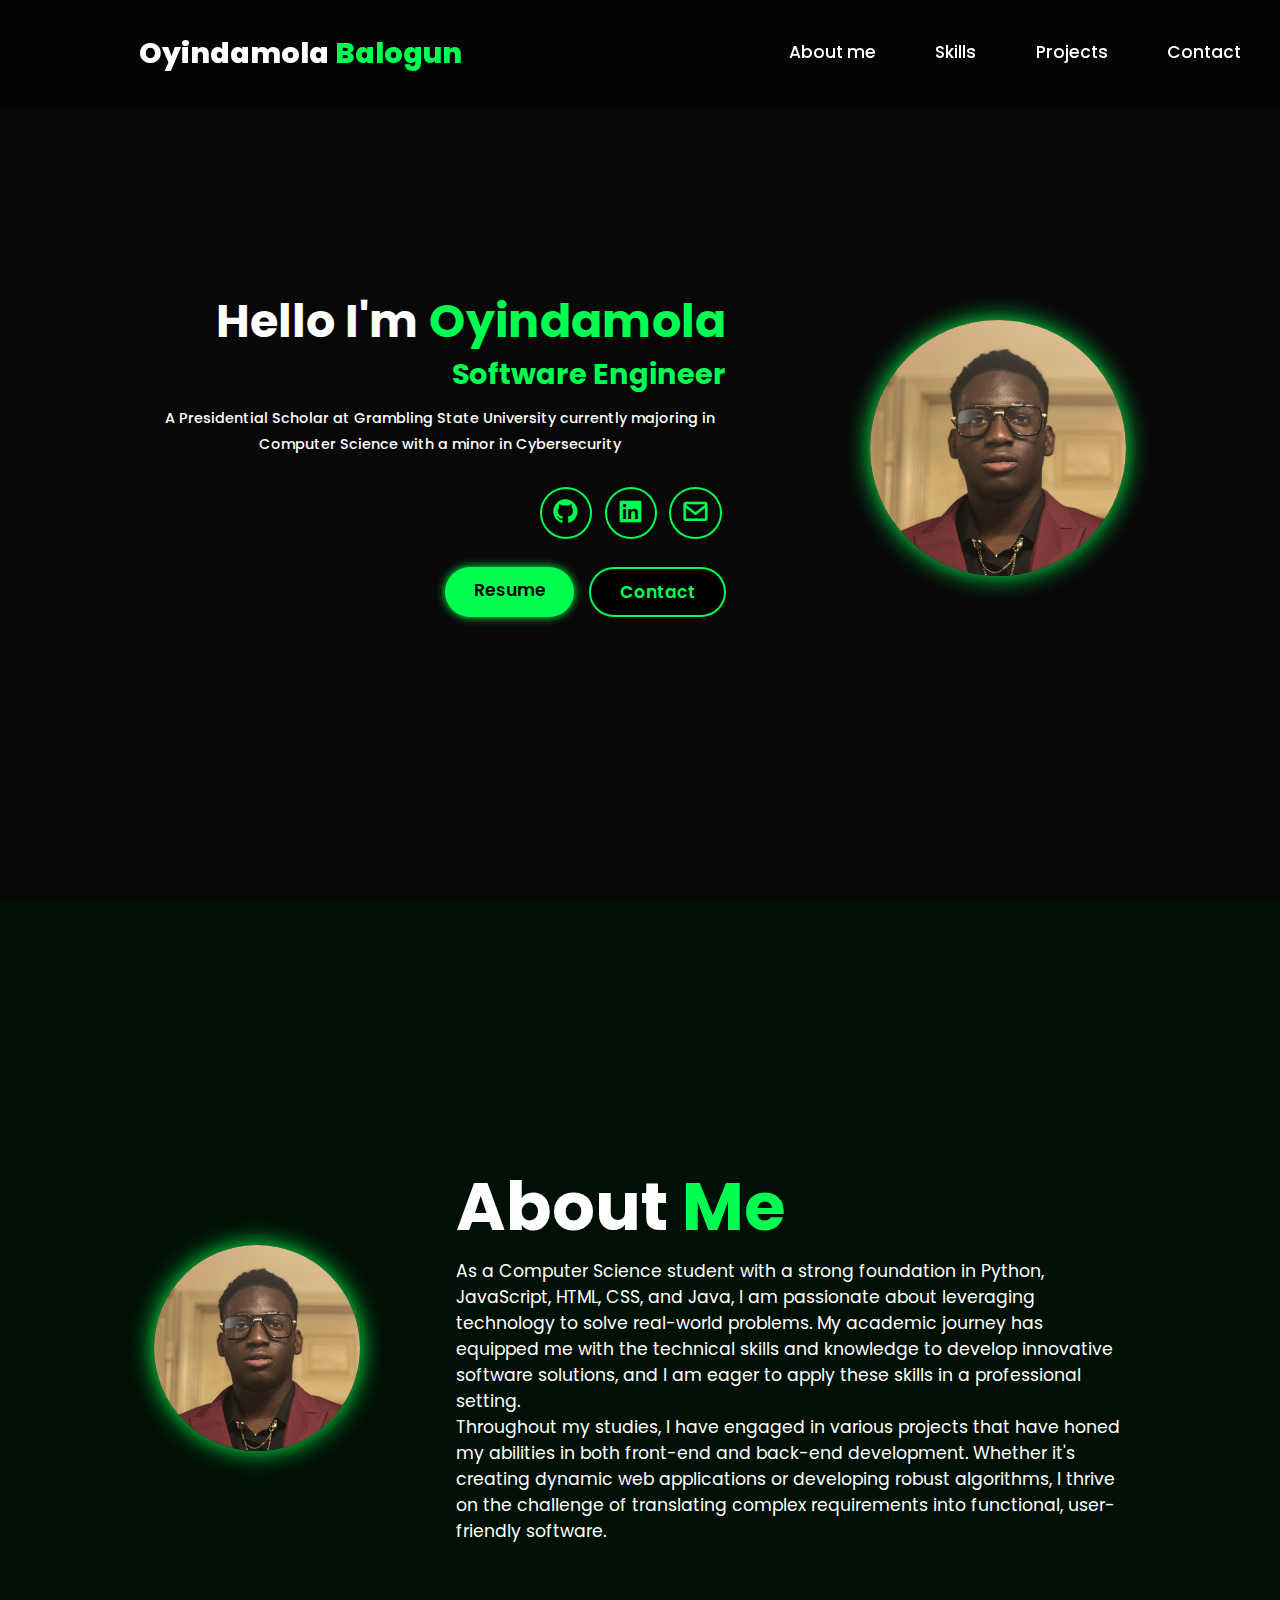
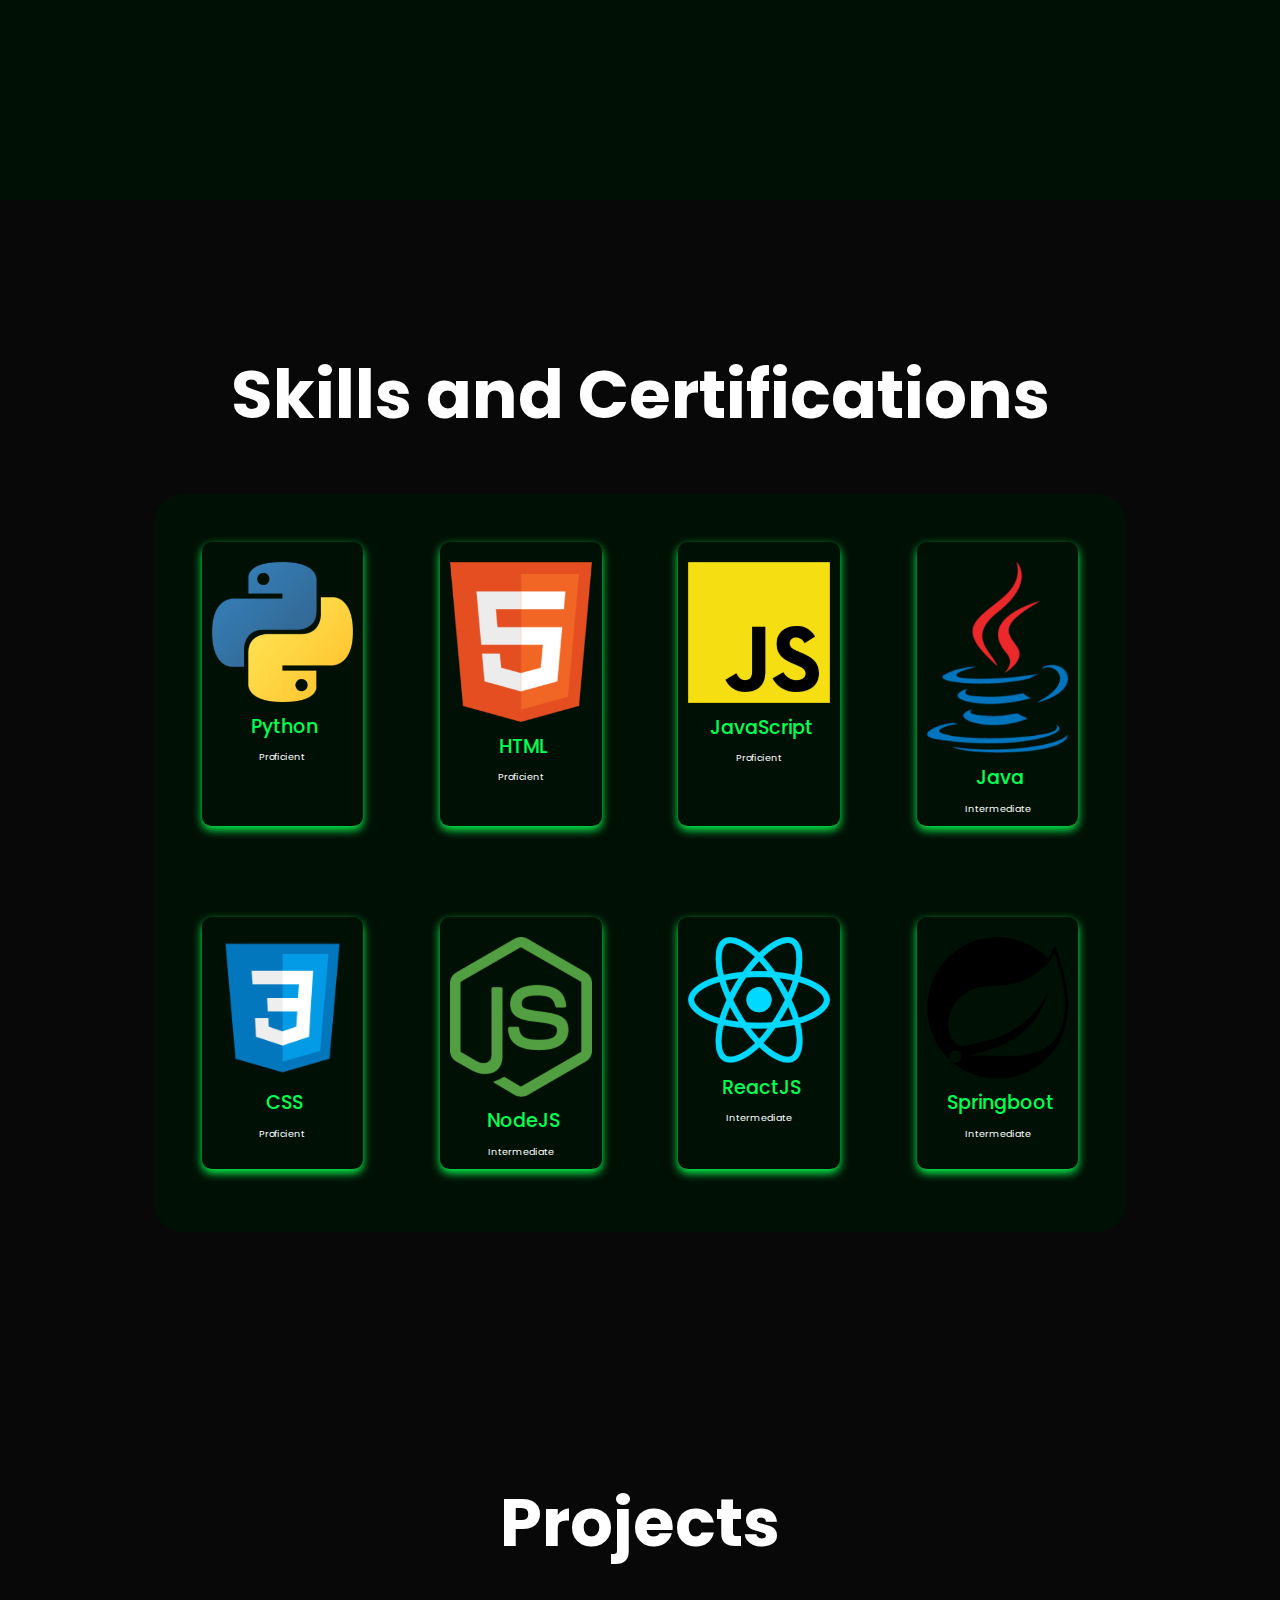
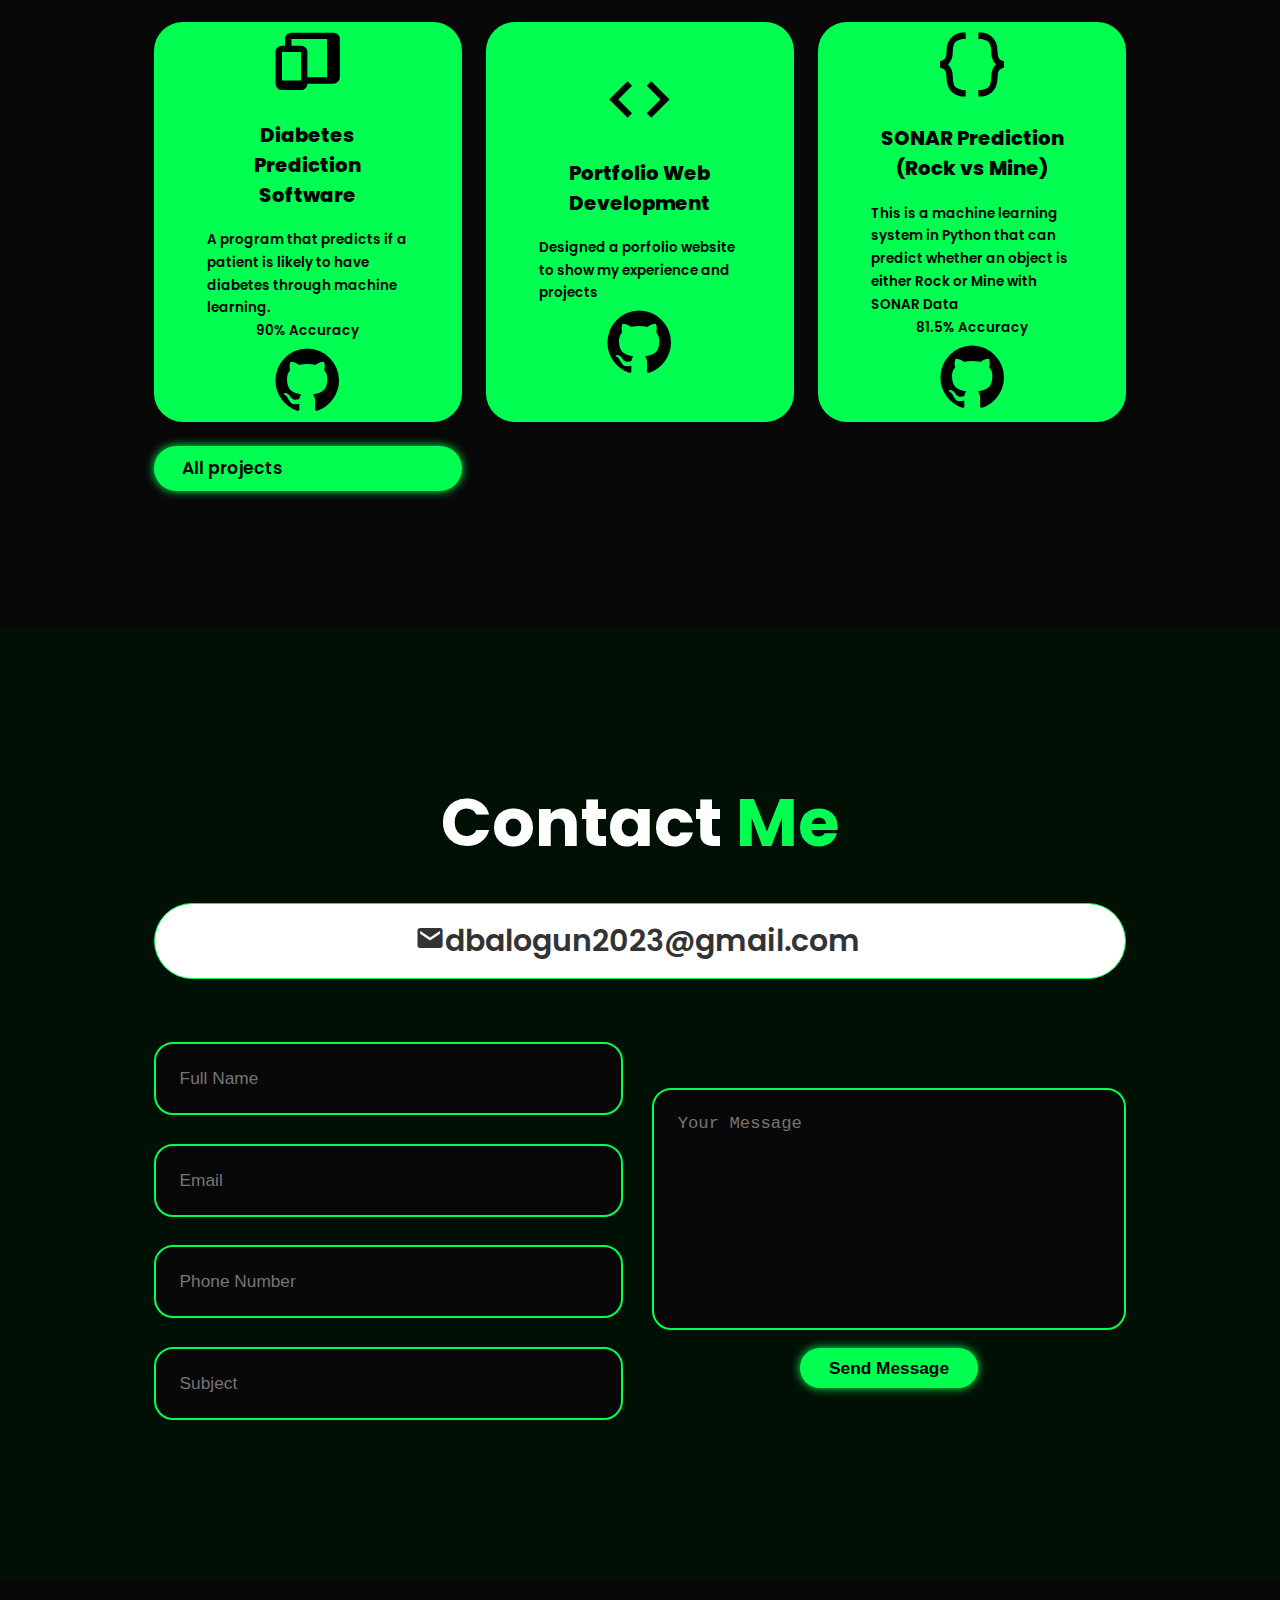
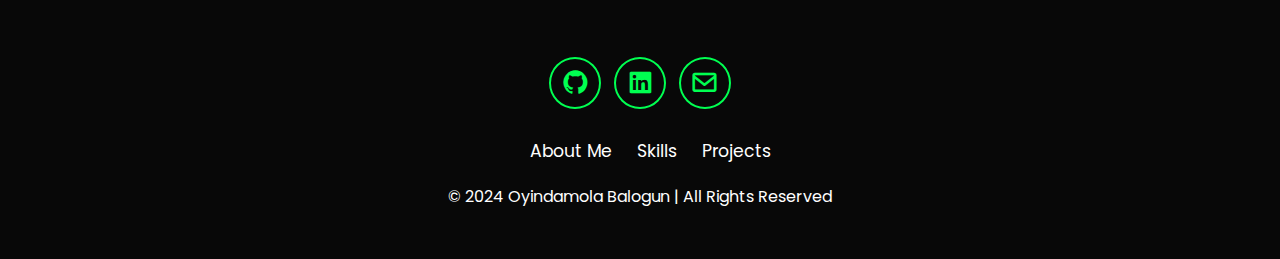
==== index.html @ 14e69c55 "Created my website" ====
<!DOCTYPE html>
<html lang="en">
<head>
    <meta charset="UTF-8">
    <meta name="viewport" content="width=device-width, initial-scale=1.0">
    <title>BALOGUN</title>
    <link rel="preconnect" href="https://fonts.googleapis.com">
    <link rel="preconnect" href="https://fonts.gstatic.com" crossorigin>
    <link href="https://fonts.googleapis.com/css2?family=Poppins:wght@300;400;600;700&display=swap" rel="stylesheet">

    <link rel="stylesheet" href="https://cdnjs.cloudflare.com/ajax/libs/font-awesome/6.5.2/css/all.min.css" integrity="sha512-SnH5WK+bZxgPHs44uWIX+LLJAJ9/2PkPKZ5QiAj6Ta86w+fsb2TkcmfRyVX3pBnMFcV7oQPJkl9QevSCWr3W6A==" crossorigin="anonymous" referrerpolicy="no-referrer" />


    <link rel="stylesheet" href="style.css">
    <link rel="stylesheet" href="https://unpkg.com/boxicons@2.1.4/css/boxicons.min.css"
    />
</head>
<body>
    <!--Nav Bar-->
    <header class="header">
        <a href="#home" class="logo">Oyindamola
        <span>Balogun</span></a>  
            
        <i class="bx bx-menu" id="menu-icon"></i>

        <nav class="navbar">
            <ul>
                <li>
                    <a href="#about">About me</a>
                </li>
                <li>
                    <a href="#skills">Skills</a>
                </li>
                <li>
                    <a href="#project">Projects</a>
                </li>
                <li>
                    <a href="#contact">Contact</a>
                </li>
            </ul>            
        </nav>
    </header>
    <!--Main Setion-->
    <section class="home" id="home">
        <div class="home-content">
            <h1> Hello I'm <span> Oyindamola </span></h1>
            <h3>  <span> Software Engineer </span></h3>
            <p> A Presidential Scholar at Grambling State University currently majoring in Computer Science with a minor in Cybersecurity</p>
            <div class="social-icons">
                <a href="github.com/eniolabalogs">
                    <i class="bx bxl-github"></i>
                </a>
                <a href="https://www.linkedin.com/in/oyindamola-balogun/">
                    <i class="bx bxl-linkedin-square"></i>   
                </a>
                <a href="mailto:dbalogun2023@gmail.com">
                    <i class="bx bx-envelope"></i>
                </a>
            </div>
            <div class="btn-group">
                <a href="./Resume.pdf" class="btn"> Resume</a>
                <a href="#contact" class="btn"> Contact</a>
            </div>
        </div>
        <div class="home-image">
            <img src="images/me.jpg" alt="">
        </div>  
    </section>

    <section class="about" id="about">
        <div class="about-img">
            <img src="images/me.jpg" alt="">
        </div>
        <div class="about-content">
            <h2> About <span> Me</span></h2>
            <p> As a Computer Science student with a strong foundation in Python, JavaScript, HTML, CSS, and Java, I am passionate about leveraging technology to solve real-world problems. My academic journey has equipped me with the technical skills and knowledge to develop innovative software solutions, and I am eager to apply these skills in a professional setting.</p>
            <p>Throughout my studies, I have engaged in various projects that have honed my abilities in both front-end and back-end development. Whether it's creating dynamic web applications or developing robust algorithms, I thrive on the challenge of translating complex requirements into functional, user-friendly software.</p>
        </div>
    </section>
    <section class="skills" id="skills">
        <h2 class="heading">Skills and Certifications</h2>
        <div class="container">
             <div class="row" id="skillsContainer">
                <div class="bar">
                    <div class="info">
                        <img src="/images/python.png">
                        <span>Python</span>
                        <p> Proficient</p>
                    </div>
                </div>
                <div class="bar">
                    <div class="info">
                        <img src="/images/html.png">
                        <span>HTML</span>
                        <p> Proficient</p>
                    </div>
                </div>
                <div class="bar">
                    <div class="info">
                        <img src="/images/javascript.png">
                        <span>JavaScript</span>
                        <p> Proficient</p>
                    </div>
                </div>
                <div class="bar">
                    <div class="info">
                        <img src="/images/java.png">
                        <span>Java</span>
                        <p> Intermediate</p>
                    </div>
                </div>
                <div class="bar">
                    <div class="info">
                        <img src="/images//css.png">
                        <span>CSS</span>
                        <p> Proficient</p>
                    </div>
                </div>
                <div class="bar">
                    <div class="info">
                        <img src="/images/nodejs.png">
                        <span>NodeJS</span>
                        <p> Intermediate</p>
                    </div>
                </div>
                <div class="bar">
                    <div class="info">
                        <img src="/images/reactjs.png">
                        <span>ReactJS</span>
                        <p> Intermediate</p>
                    </div>
                </div>
                <div class="bar">
                    <div class="info">
                        <img src="/images/springboot.png">
                        <span>Springboot</span>
                        <p> Intermediate</p>
                    </div>
                </div>
             </div>
        </div>
    </section>
    <section class="project" id="project">
        <h2 class="heading">Projects</h2>

        <div class="project-container">
            <div class="project-box">
                <div class="project-info">
                    <i class="bx bxs-devices"></i>
                    <h4> Diabetes Prediction Software</h4>
                    <p> A program that predicts if a patient is likely to have diabetes through machine learning.</p>
                    <p> 90% Accuracy</p>
                    <a href="https://github.com/eniolabalogs/Diabetes-Prediction-Machine-Learning-Program">
                        <i class="bx bxl-github"></i>
                    </a>
                </div>
            </div>
            <div class="project-box">
                <div class="project-info">
                    <i class="bx bx-code"></i>
                    <h4>Portfolio Web Development</h4>
                    <p> Designed a porfolio website to show my experience and projects</p>
                    <a href="https://github.com/eniolabalogs/Diabetes-Prediction-Machine-Learning-Program">
                        <i class="bx bxl-github"></i>
                    </a>
                </div>
            </div>
            <div class="project-box">
                <div class="project-info">
                    <i class="bx bx-code-curly"></i>
                    <h4> SONAR Prediction (Rock vs Mine)</h4>
                    <p> This is a machine learning system in Python that can predict whether an object is either Rock or Mine with SONAR Data</p>
                    <p> 81.5% Accuracy</p>
                    <a href="https://github.com/eniolabalogs/SONAR-Rock-vs-Mine-Prediction-Machine-Learning-">
                        <i class="bx bxl-github"></i>
                    </a>
                </div>
            </div>
            <a href="./project.html" class="btn"> All projects</a>
        </div>
    </section>
    <section class="contact" id="contact">
        <h2 class="heading"> Contact <span>Me</span></h2>
        <div class="contact-bigger">
            <div class="contact_info_container">
                <a href="mailto:dbalogun2023@gmail.com"><i class="bx bxs-envelope"></i>dbalogun2023@gmail.com</a></p>
            </div>
        </div>
        <form action="">
            <div class="input-group">
                <div class="input-box">
                    <input type="text" placeholder="Full Name">
                    <input type="email" placeholder="Email">
                </div>
                <div class="input-box">
                    <input type="number" placeholder="Phone Number">
                    <input type="text" placeholder="Subject">
                </div>
            </div>
            <div class="input-group-2">
                <textarea name="" id="" cols="30"  rows="10" placeholder="Your Message"></textarea>
                <input type="submit" value="Send Message" class="btn">
            </div>
        </form>

    </section>
    <footer>
        <div class="social-icons">
            <a href="github.com/eniolabalogs">
                <i class="bx bxl-github"></i>
            </a>
            <a href="https://www.linkedin.com/in/oyindamola-balogun/">
                <i class="bx bxl-linkedin-square"></i>   
            </a>
            <a href="mailto:dbalogun2023@gmail.com">
                <i class="bx bx-envelope"></i>
            </a>
        </div>        
        <ul class="list">
            <li>
                <a href="#about">About Me</a>
            </li>
            <li>
                <a href="#skills">Skills</a>
            </li>
            <li>
                <a href="#project">Projects</a>
            </li>
        </ul>
        <p class="copyright">
            © 2024 Oyindamola Balogun | All Rights Reserved
        </p>
    </footer>
    <script src="script.js"></script>
</body>
</html>
---- style.css ----
@import url("https://fonts.googleapis.com/css2?family=Poppins:wght@300;400;500;600&display=swap");
*{
    margin: 0;
    padding: 0;
    box-sizing: border-box;
    text-decoration: none;
    border: none;
    outline: none;
    scroll-behavior: smooth;  
}

html {
    font-size: 60%;
    overflow-x: hidden;
}

:root {
    --bg-color: #080808;
    --second-bg-color: #001005;
    --text-color: white;
    --main-color: #00ff51;
}

body {
    font-family: "Poppins", sans-serif;
    background: var(--bg-color);
    color: var(--text-color);
}

a {
    color: #333;
}

ul {
    list-style: none;
}

img {
    max-width: 100%;
}

.header {
    position: fixed;
    width: 100%;
    top: 0;
    left: 0;
    padding: 3rem 2rem; /* Adjusted padding */
    background: rgba(0, 0, 0, 0.3);
    backdrop-filter: blur(10px);
    display: flex;
    justify-content: space-between;
    align-items: center;
    z-index: 100;
    text-decoration: none;
}

#menu-icon {
    font-size: 3.6rem;
    color: var(--main-color);
    display: none;
}

.header .logo {
    font-size: 3rem;
    color: var(--text-color);
    font-weight: 800;
    cursor: pointer;
    transition: 0.5s ease;
    text-decoration: none;
    margin-left: 120px;
}

.logo:hover {
    transform: scale(1.1);
}

span {
    color: var(--main-color);
}

.navbar ul {
    display: flex;
    flex-wrap: wrap; /* Ensure items wrap within the container */
}

.navbar ul li a {
    font-size: 1.8rem;
    color: var(--text-color);
    margin-left: 2rem; /* Adjusted margin */
    font-weight: 500;
    border-bottom: 3px solid transparent;
    transition: 0.3s ease;
    display: block;
    padding: 10px 20px;
    text-decoration: none;
}

.navbar ul li a:hover {
    border-bottom: 3px solid var(--main-color);
    color: var(--main-color);
}
section{
    min-height: 100vh;
    padding: 10rem 12%;
}
.home{
    display: flex;
    align-items: center;
    justify-content: center;
    gap: 15rem;
}
.home-content{
    display: flex;
    flex-direction: column;
    align-items: flex-end;
    text-align: center;
}
.home-content h1{
    font-size: 4.8rem;
    font-weight: 700;
    margin-top: 1.5rem;
    line-height: 1;
}
.home-content h3{
    font-size: 3rem;
    margin: 1rem 0;
}
.home-content p{
    font-size: 1.5rem;
    font-weight: 500;
    line-height: 1.8;
}
.home-image img{
    width: 32vw;
    border-radius: 50%;
    box-shadow:0 0 25px var(--main-color);
    transition: 0.4s ease-in-out;
}
.home-image img:hover{
    box-shadow: 0 0 25px var(--main-color),
                0 0 50px var(--main-color),
                0 0 100px var(--main-color);
}
.social-icons a{
    display: inline-flex;
    justify-content: center;
    align-items: center;
    font-size: 3rem;
    padding: 1rem;
    background: transparent;
    border: 2px solid var(--main-color);
    border-radius: 50%;
    color: var(--main-color);
    margin: 3rem 0.5rem;
    transition: 0.5 ease;
}
.social-icons a:hover{
    color: var(--text-color);
    background-color: var(--main-color);
    transform: scale(1.2) translateY(-5px);
    box-shadow: 0 0 25px var(--main-color);    
}
.btn-group{
    display: flex;
    gap: 1.5rem;
}
.btn{
    display: inline-block;
    padding: 1rem 3rem;
    background: var(--main-color);
    box-shadow: 0 0  10px var(--main-color);
    border-radius: 3rem;
    font-size: 1.8rem;
    color: black;
    border: transparent;
    font-weight: 600;
    transition: 0.5s ease-in-out;
}
.btn:hover{
    transform: scale(1.05);
    box-shadow: 0 0 20px var(--main-color),
}
.btn-group a:nth-of-type(2){
    background-color: black;
    color: var(--main-color);
    border: 2px solid var(--main-color);
    box-shadow: 0 0 25px transparent;
}
.btn-group a:nth-of-type(2):hover{
    box-shadow: 0 0 25px var(--main-color);
    background-color: var(--main-color);
    color: black;
}
.about{
    display: flex;
    justify-content: center;
    align-items: center;
    gap: 10rem;
    background-color: var(--second-bg-color);
}
.about-img img{
    width: 75vw;
    border-radius: 50%;
    box-shadow:0 0 25px var(--main-color);
    transition: 0.4s ease-in-out;
}
.about-img img:hover{
    box-shadow: 0 0 25px var(--main-color),
                0 0 50px var(--main-color),
                0 0 100px var(--main-color);
}
.about-content h2{
    font-size: 7rem;
    text-align: justify;
}
.about-content p{
    font-size: 1.8rem;
}
.about-content .btn{
    margin: 3rem 0;
}
::-webkit-scrollbar{
    width: 10px;
}
::-webkit-scrollbar-thumb{
    background-color: var(--main-color);
}
::-webkit-scrollbar-track{
    background-color: var(--bg-color);
}
.icon{
    display: flex;
    width: 5rem;
    justify-content: space-around;
    gap: 0.5rem;
}

.skills{
    background: var(--bg-color);

}
.heading{
    font-size: 50px;
    text-align: center;
}
.skills .container{
    background: var(--second-bg-color);
    color: var(--text-color);
    border-radius: 3rem;
    padding: 5rem;
    width: 100%;
    margin-top: 2rem;
    margin: auto;
    
}
.skills .container .row{
    display: grid;
    grid-template-columns: repeat(4,1fr);/*<- For the number of columns I want in skills*/
    flex-wrap: wrap;
    gap: 8rem;
}
.skills .container .bar{
    margin-bottom: 15px;
    padding: 10px;
    border-radius: 1rem;
    background: var(--second-bg-color);
    box-shadow: 0 4px 10px var(--main-color);
    transition: 0.5s ease-in-out;
    cursor: pointer;
}
.skills .container .bar:hover{
    box-shadow: 0 4px 15px var(--main-color);
    transform: scale(1.5);
}
.skills .container .bar .info{
    display: flex;
    flex-direction: column;
    align-items: center;
    gap: 1rem;
    margin-top: 1rem;
}
.skills .container .bar .info span{
    font-size: 2rem;
    font-weight: 500;
    margin-left: 0.5rem;
}
.heading{
    text-align: center;
    font-size: 7rem;
    margin: 5rem 0;
}
.project{
    background-color: var(--bg-color);
    color: black;
}
.project h2{
    color: var(--text-color);
}
.project-container{
    display: grid;
    grid-template-columns: repeat(auto-fit, minmax(300px,1fr));
    align-items: center;
    gap: 2.5rem
}
.project-box{
    display: flex;
    justify-content: center;
    align-items: center;
    background-color: var(--main-color);
    height: 400px;
    border-radius: 3rem;
    cursor: pointer;
    border: 5px solid transparent;
    transition: 0.4s ease-in-out;
}
.project-box:hover{
    background-color: var(--second-bg-color);
    color: var(--main-color);
    border: 5px solid var(--main-color);
    transform: scale(1.03);
}
.project-info{
    display: flex;
    flex-direction: column;
    text-align: center;
    justify-content: center;
    align-items: center;
    padding: 5rem;
}
.project-info i{
    font-size: 8rem;
}
.project-info h4{
    font-size: 2.05rem;
    margin: 2rem 0;
    font-weight: 800;
}
.project-info p{
    font-size: 1.4rem;
    font-weight: 600;
    line-height: 1.7;
    text-align: left;
}
.project-info a{
    text-align: end;
    color: black;
}
.project-info a:hover{
    color: white;
}
.contact{
    background-color: var(--second-bg-color);
}
.contact-bigger{
    display: flex;
    justify-content: center;
    border-radius: 4rem;
    border: rgb(53, 53, 53) 0.2rem solid;
    border-color: var(--main-color);
    background: white ;
    margin: 2rem auto;
    padding: 0.5rem;
    font-size: 30px;
    font-weight: 600;
    color: var(--second-bg-color);
    transition: 0.2s ease-in-out;
}
.contact-bigger:hover{
    background: var(--bg-color);
    color: var(--main-color);
    transform: scale(1.02);
}
.contact_info_container {
    display: flex;
    align-items: center;
    justify-content: center;
    gap: 0.5rem;
    margin: 1rem;
}
.contact h2{
    margin-bottom: 3rem;
    color: var(--text-color);
}
.contact form{
    display: flex;
    align-items: center;
    justify-content: center;
    gap: 3rem;
    margin: 5rem 0;
    text-align: center;
}
.contact form .input-box input,
.contact form textarea{
    width: 100%;
    padding: 2.5rem;
    font-size: 1.8rem;
    color: var(--text-color);
    background-color: var(--bg-color);
    border-radius: 2rem;
    border: 2px solid var(--main-color);
    margin: 1.5rem 0;
    resize: none;
}
footer{
    background-color: var(--bg-color);
    padding: 50px 0;
    text-align: center;
}
footer .social-icons{
    text-align: center;
}
footer ul{
    text-align: center;
    font-size: 1.8rem;
    margin-top: 0;
}
footer ul li{
    display: inline-block;
    margin-left: 20px;
}
footer ul li a{
    color: white;
    border-bottom: 3px solid transparent;
    transition: 0.3s ease-in-out;
}
footer ul li a:hover{
    border-bottom: 3px solid var(--main-color);
}
footer .copyright{
    text-align: center;
    margin-top: 20px;
    font-size: 16px;
}
.projectbtn-group{
    display: flex;
    gap: 1.5rem;
    padding: 20px;
}


/*Responsiveness*/
@media(max-width: 1024px){
    #menu-icon{
        display: block;
    }
    .navbar{
        position:absolute;
        top: 100%;
        right: 0;
        width: 40%;
        padding: 1rem 3rem;
        background-color: rgba(0,0,0,0.8);
        border-left: 2px solid var(--main-color);
        border-bottom: 2px solid var(--main-color);
        border-bottom-left-radius: 2rem;
        display: none;
    }
    .navbar.a{
        display: block;
        font-size: 2rem;
        margin: 3rem 0;
        color: var(--text-color);
    }
    .navbar ul li a{
        font-size: 15px
    }
    .navbar.active{
        display: block;
    }
    .home{
        flex-direction: column-reverse;
        margin: 5rem 0;
        gap: 5rem;
    }
    .home-content{
        align-items:center;
        text-align: center;
    }
    .home-image{
        width: 52vw;
    }
    .about{
        flex-direction: column-reverse;
        text-align: center;
    }
    .about h2{
        text-align: center;
        margin: 2rem 0;
    }
    .about-img{
        width: 52vw
    }
    .contact form{
        flex-direction: column;
    }
    .skills .container .row{
        grid-template-columns: repeat(2,1fr);/*<- For the number of columns I want in skills*/
        flex-wrap: wrap;
        gap: 8rem;
    }
    .contact-bigger{
        font-size: 20px
    }
}
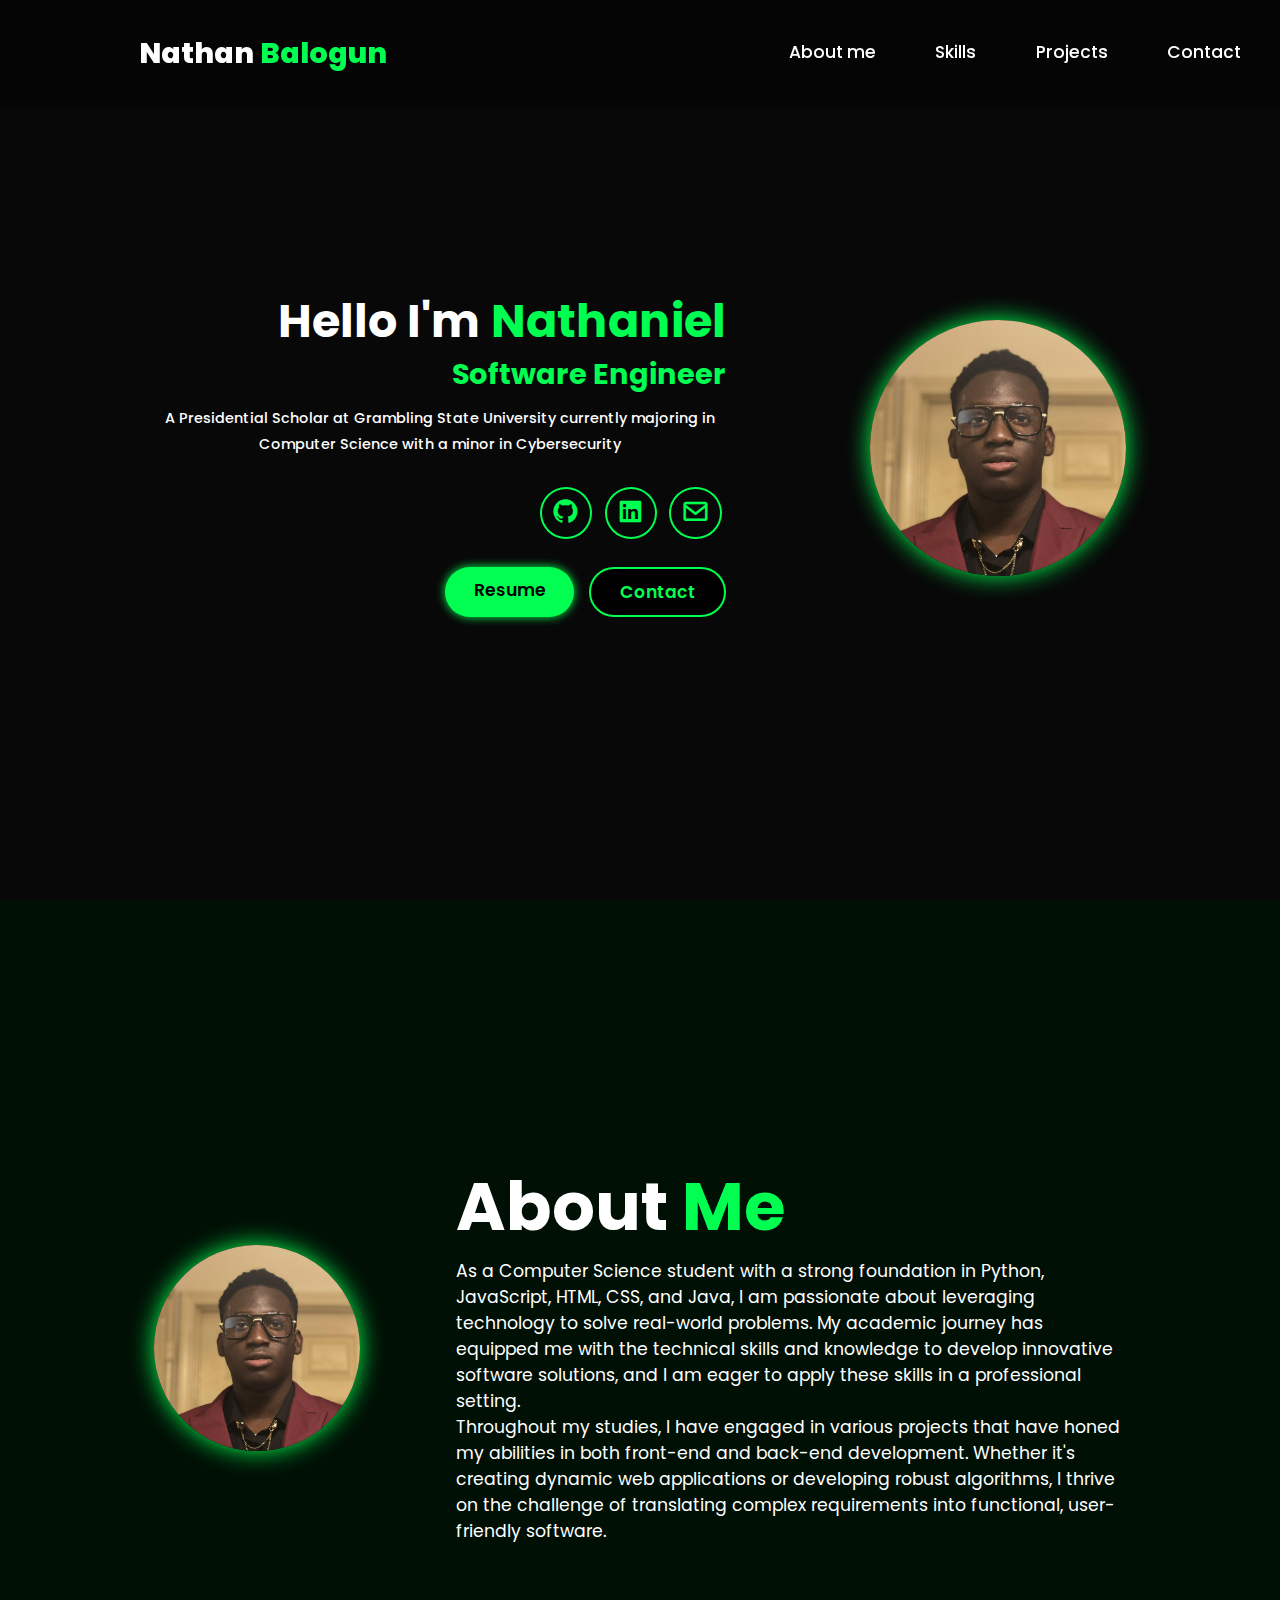
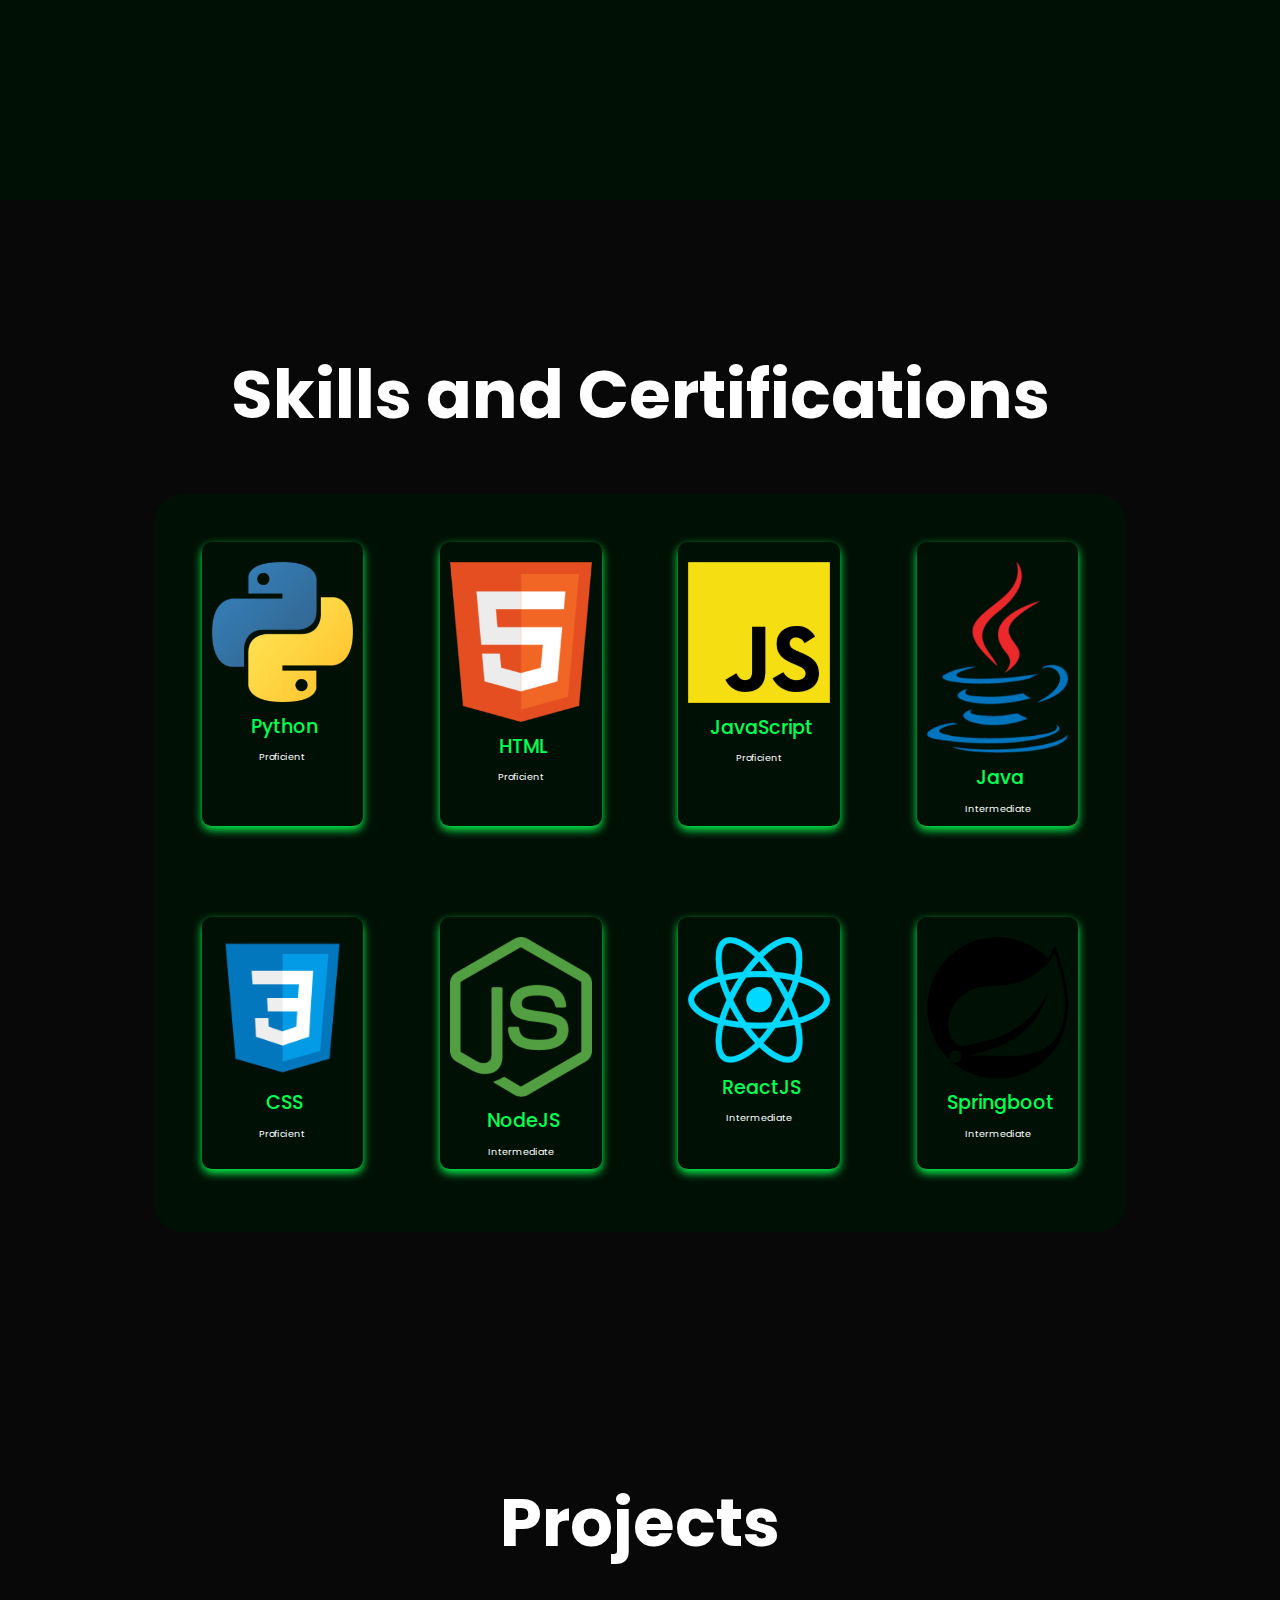
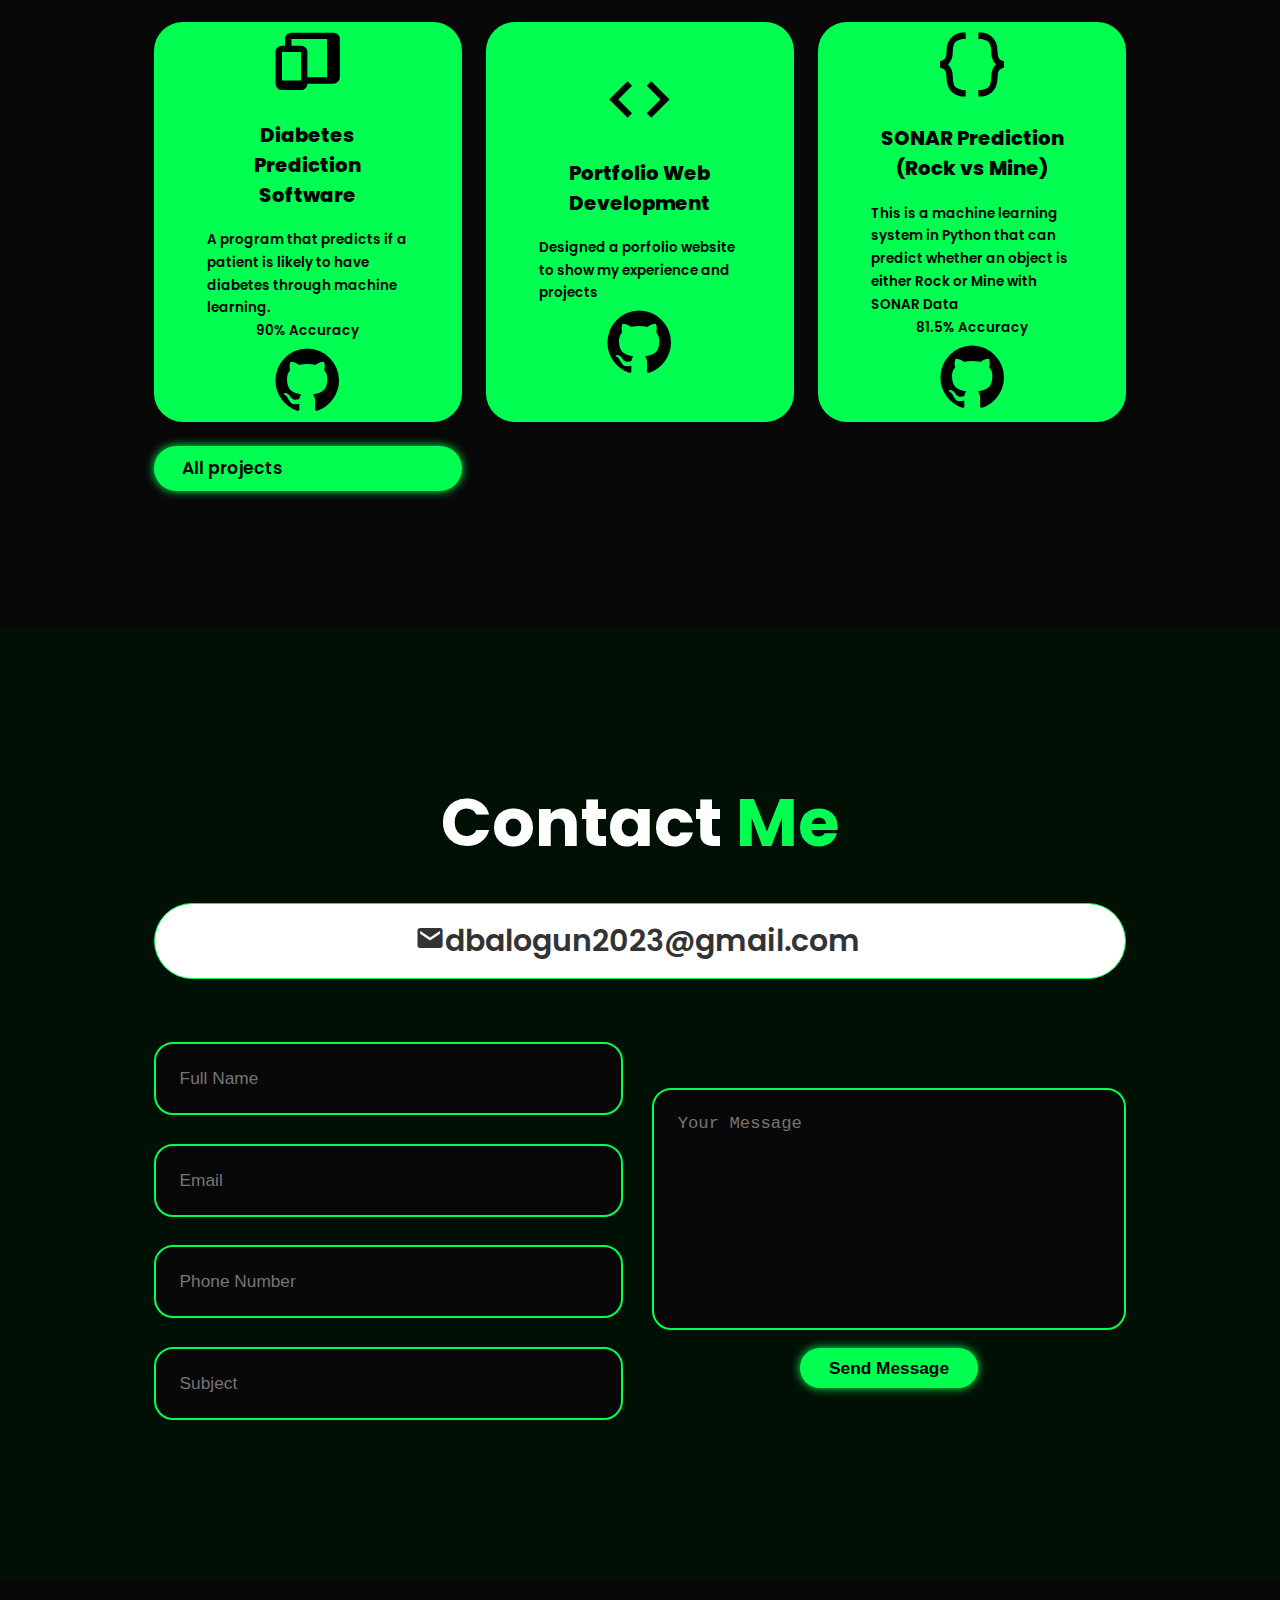
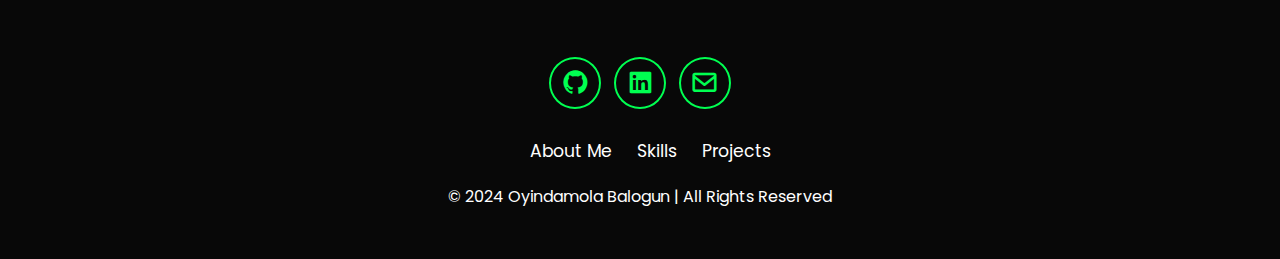
==== commit da3862d2: "Fixed up a design bug" ====
--- a/index.html
+++ b/index.html
@@ -18,7 +18,7 @@
 <body>
     <!--Nav Bar-->
     <header class="header">
-        <a href="#home" class="logo">Oyindamola
+        <a href="#home" class="logo">Nathan
         <span>Balogun</span></a>  
             
         <i class="bx bx-menu" id="menu-icon"></i>
@@ -43,7 +43,7 @@
     <!--Main Setion-->
     <section class="home" id="home">
         <div class="home-content">
-            <h1> Hello I'm <span> Oyindamola </span></h1>
+            <h1> Hello I'm <span> Nathaniel </span></h1>
             <h3>  <span> Software Engineer </span></h3>
             <p> A Presidential Scholar at Grambling State University currently majoring in Computer Science with a minor in Cybersecurity</p>
             <div class="social-icons">
--- a/style.css
+++ b/style.css
@@ -462,7 +462,7 @@
         color: var(--text-color);
     }
     .navbar ul li a{
-        font-size: 15px
+        font-size: 15px;
     }
     .navbar.active{
         display: block;
@@ -476,9 +476,6 @@
         align-items:center;
         text-align: center;
     }
-    .home-image{
-        width: 52vw;
-    }
     .about{
         flex-direction: column-reverse;
         text-align: center;
@@ -490,15 +487,19 @@
     .about-img{
         width: 52vw
     }
+    .skills .heading{
+        font-size: 30px;
+        text-align: center;
+    }
     .contact form{
         flex-direction: column;
     }
     .skills .container .row{
         grid-template-columns: repeat(2,1fr);/*<- For the number of columns I want in skills*/
         flex-wrap: wrap;
-        gap: 8rem;
+        gap: 2rem;
     }
     .contact-bigger{
-        font-size: 20px
+        font-size: 18px
     }
 }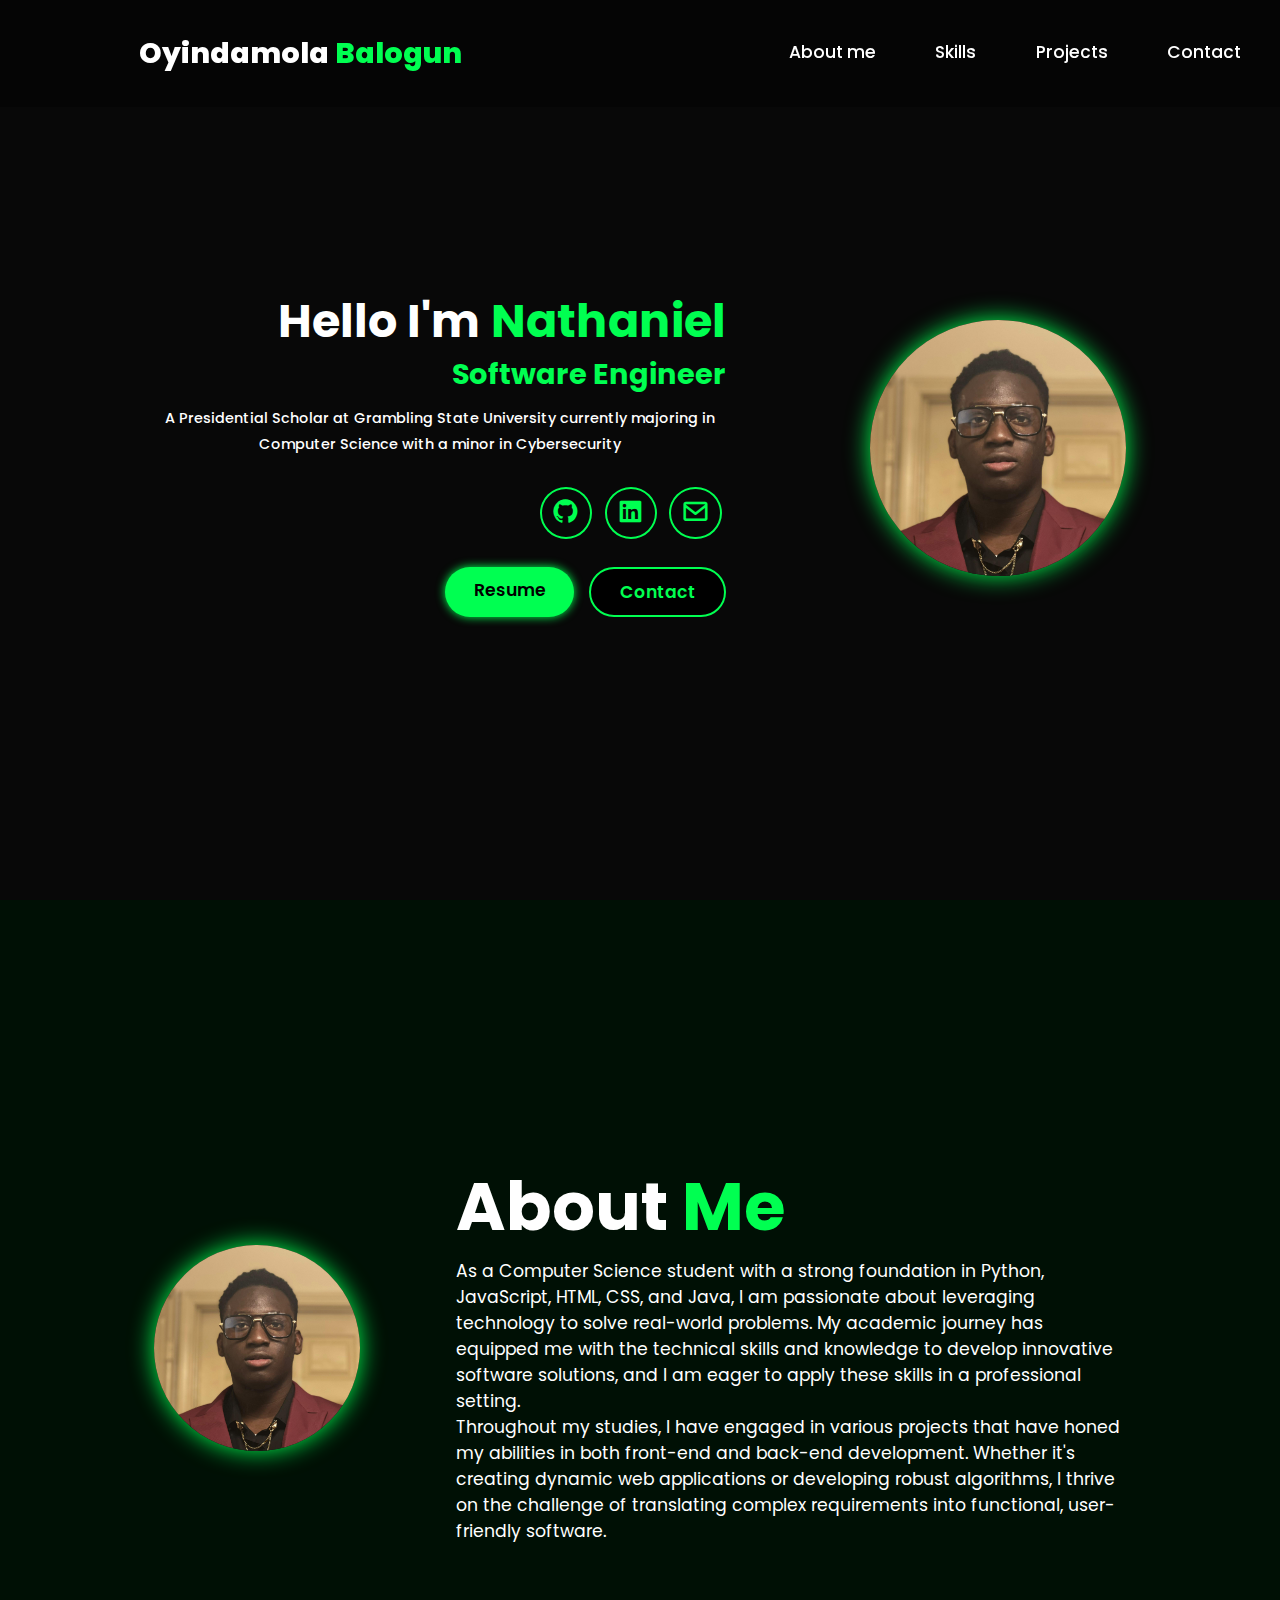
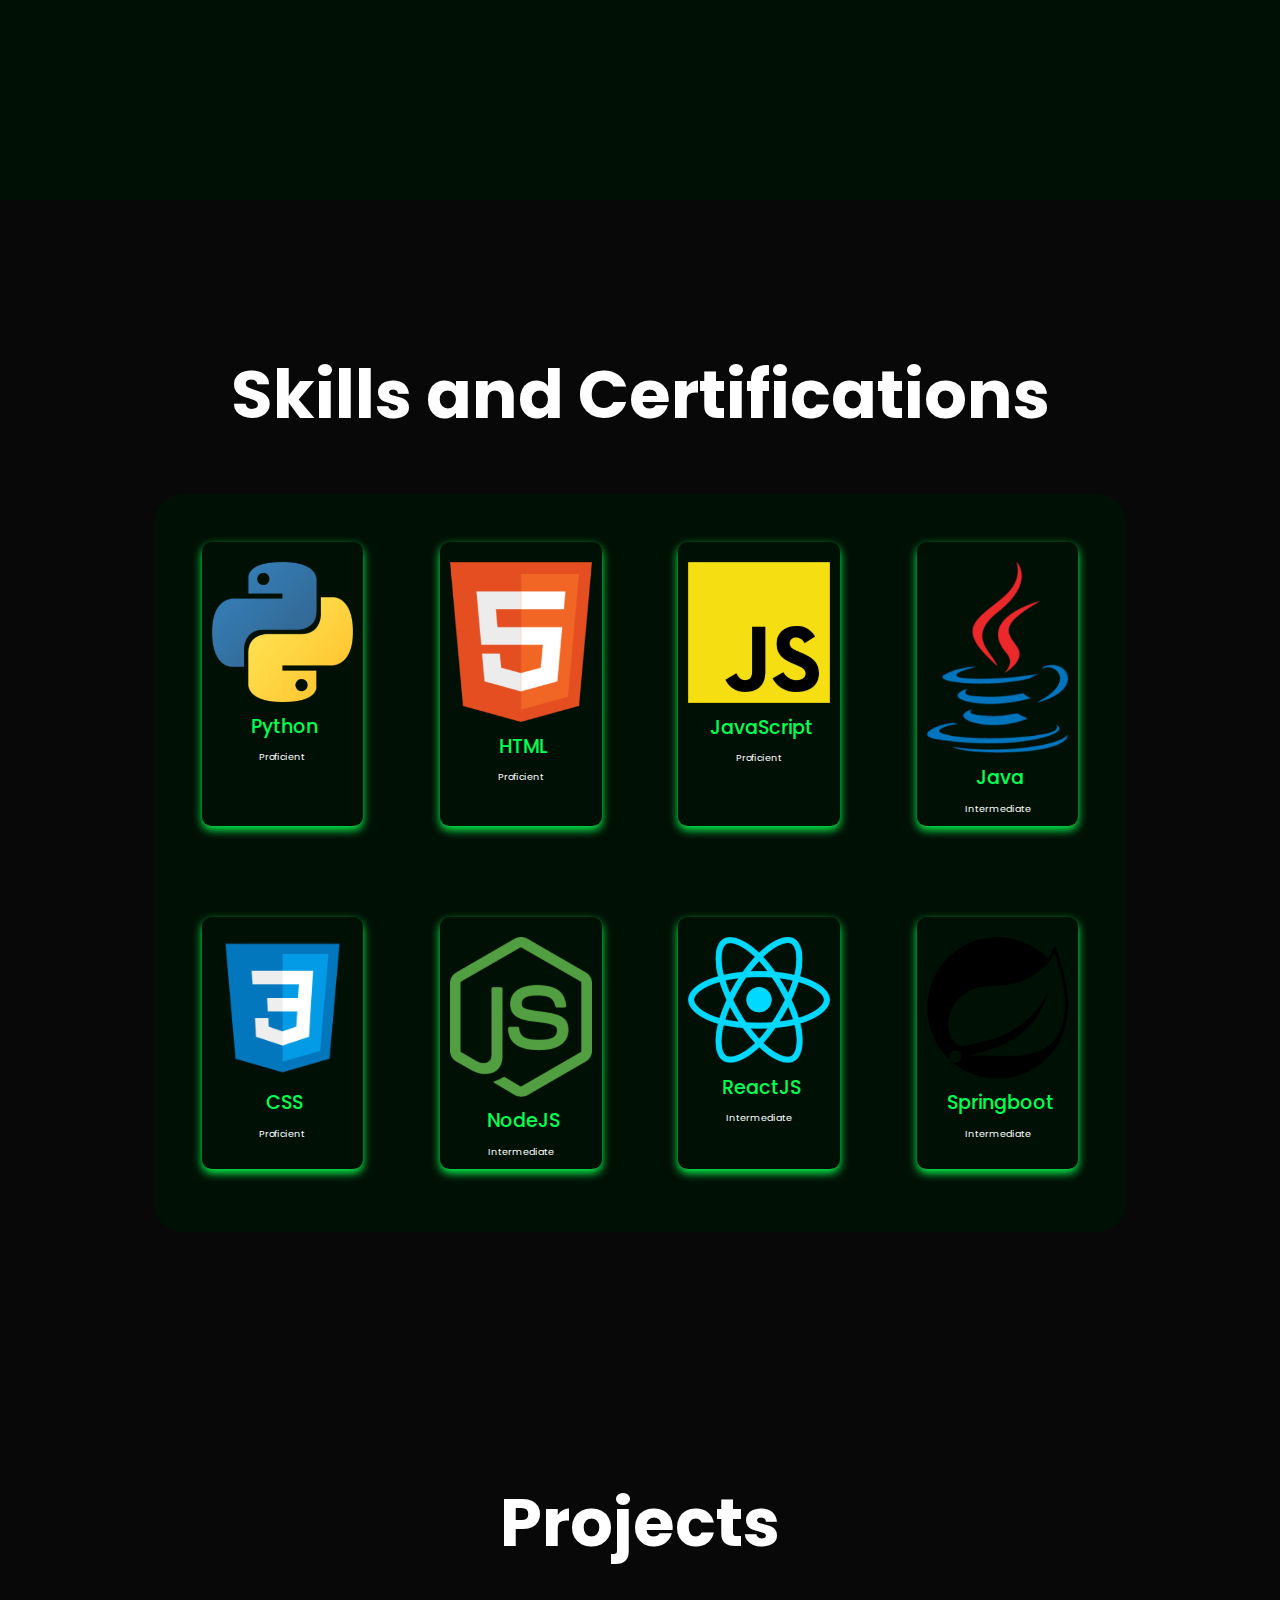
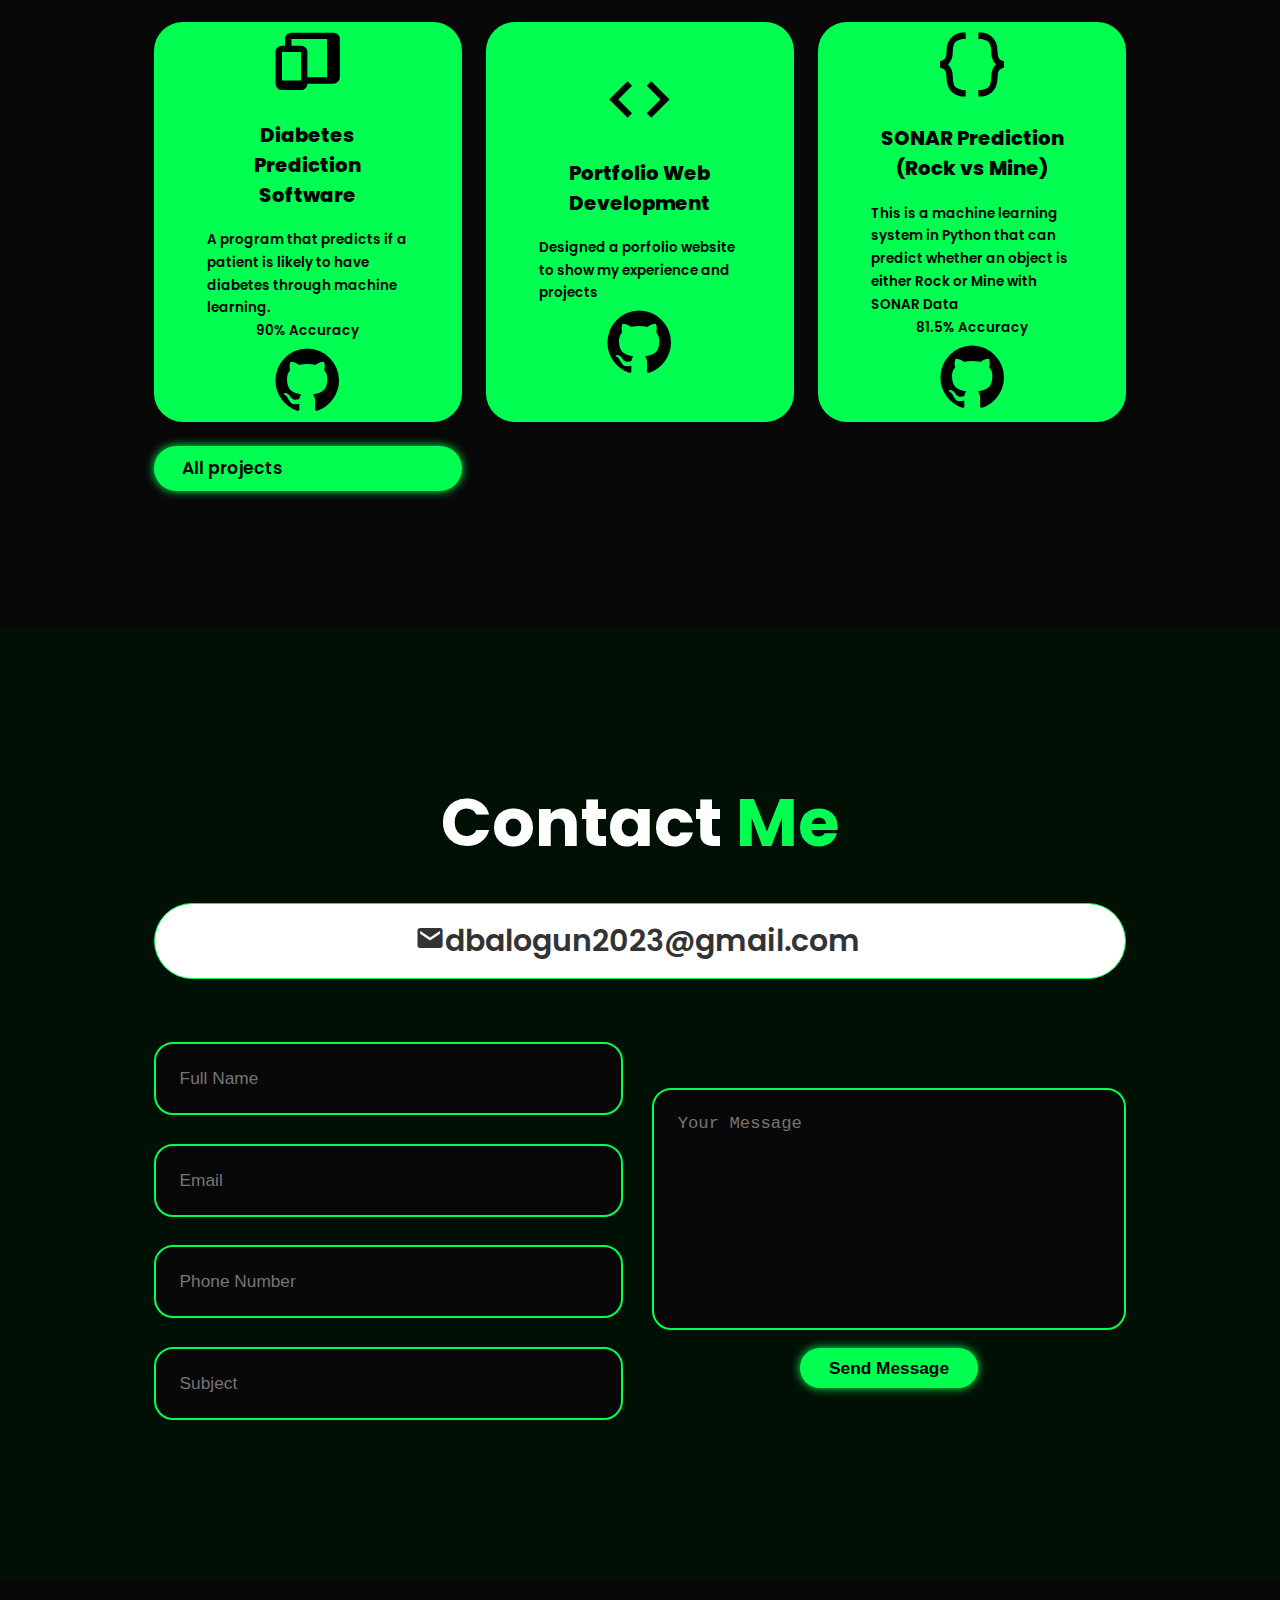
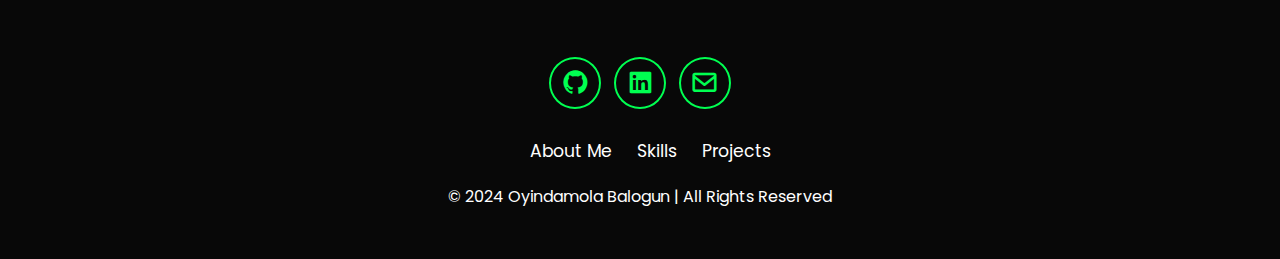
==== commit 66dcaa6c: "Worked on display bugs" ====
--- a/index.html
+++ b/index.html
@@ -18,7 +18,7 @@
 <body>
     <!--Nav Bar-->
     <header class="header">
-        <a href="#home" class="logo">Nathan
+        <a href="#home" class="logo">Oyindamola
         <span>Balogun</span></a>  
             
         <i class="bx bx-menu" id="menu-icon"></i>
--- a/style.css
+++ b/style.css
@@ -443,6 +443,15 @@
     #menu-icon{
         display: block;
     }
+    .header .logo{
+        font-size: 2rem;
+        color: var(--text-color);
+        font-weight: 800;
+        cursor: pointer;
+        transition: 0.5s ease;
+        text-decoration: none;
+        margin-left: 120px;
+    }
     .navbar{
         position:absolute;
         top: 100%;
@@ -497,7 +506,7 @@
     .skills .container .row{
         grid-template-columns: repeat(2,1fr);/*<- For the number of columns I want in skills*/
         flex-wrap: wrap;
-        gap: 2rem;
+        gap: 0rem;
     }
     .contact-bigger{
         font-size: 18px
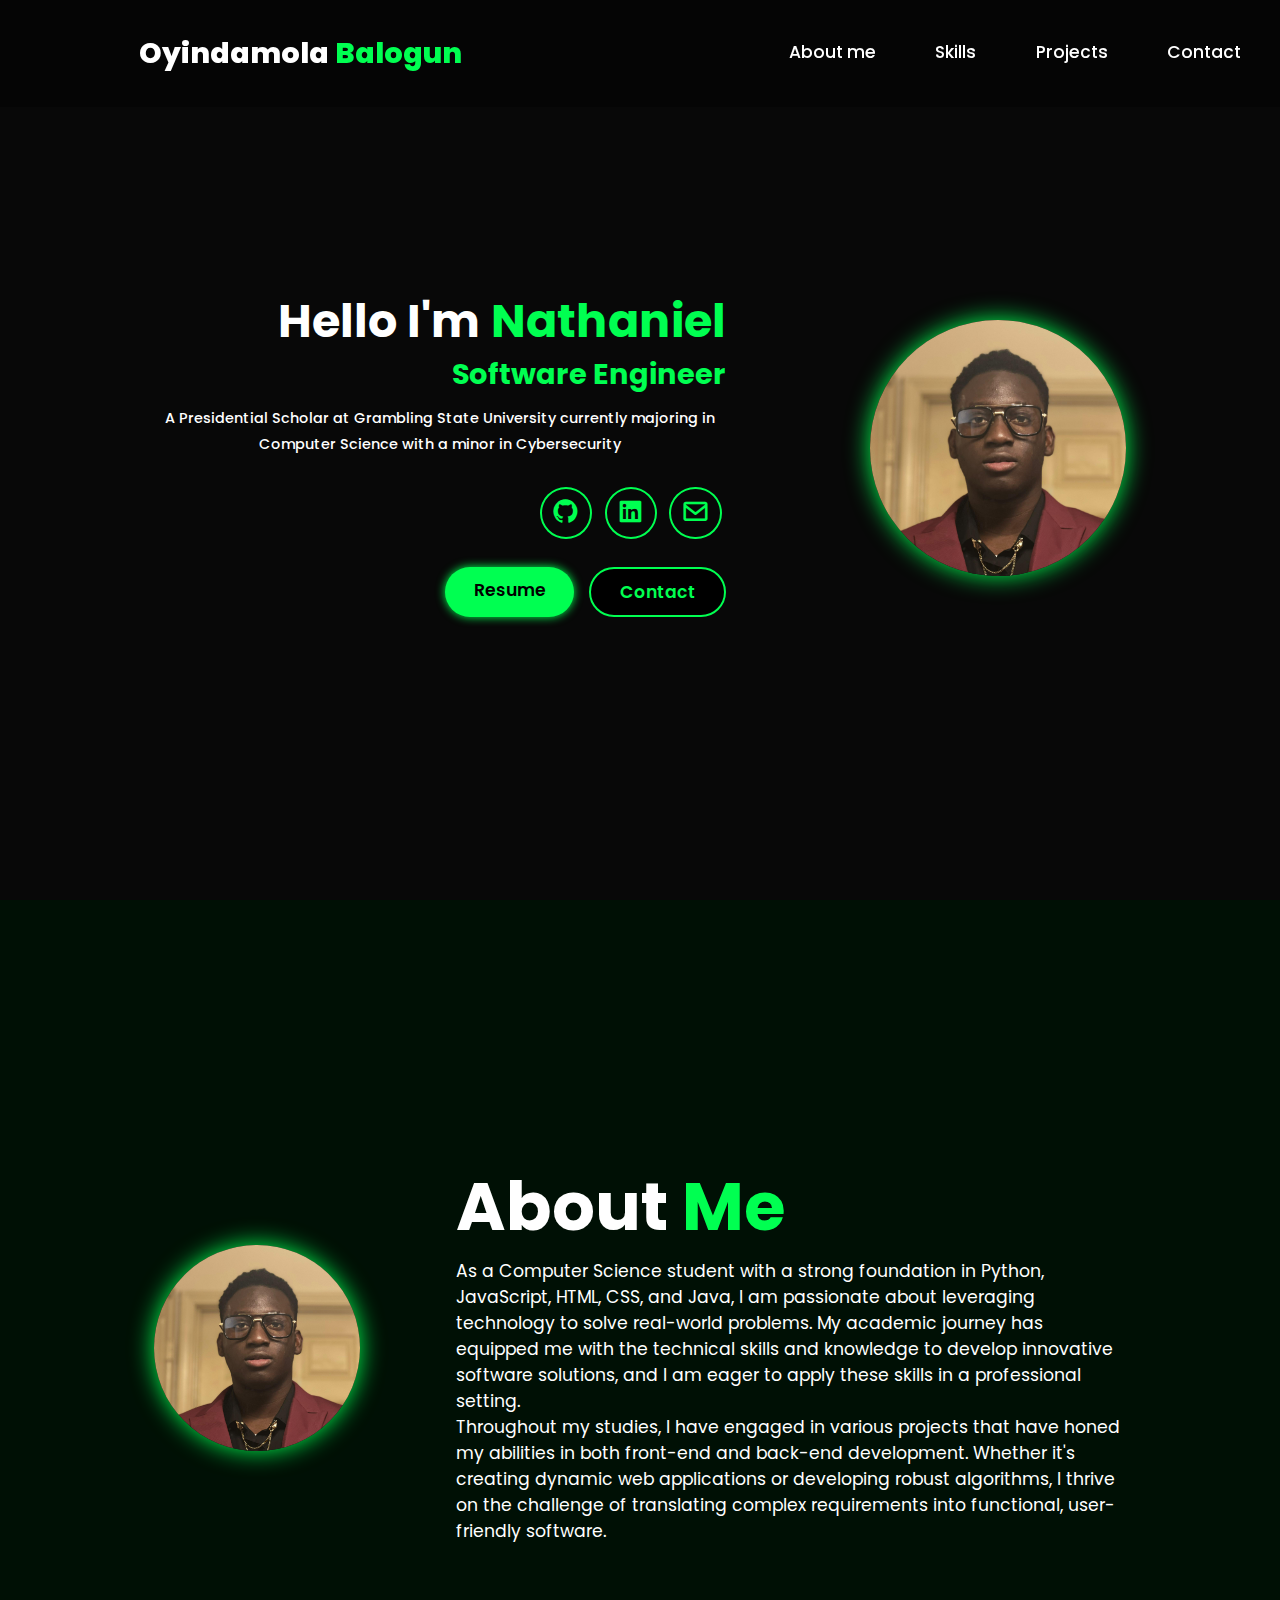
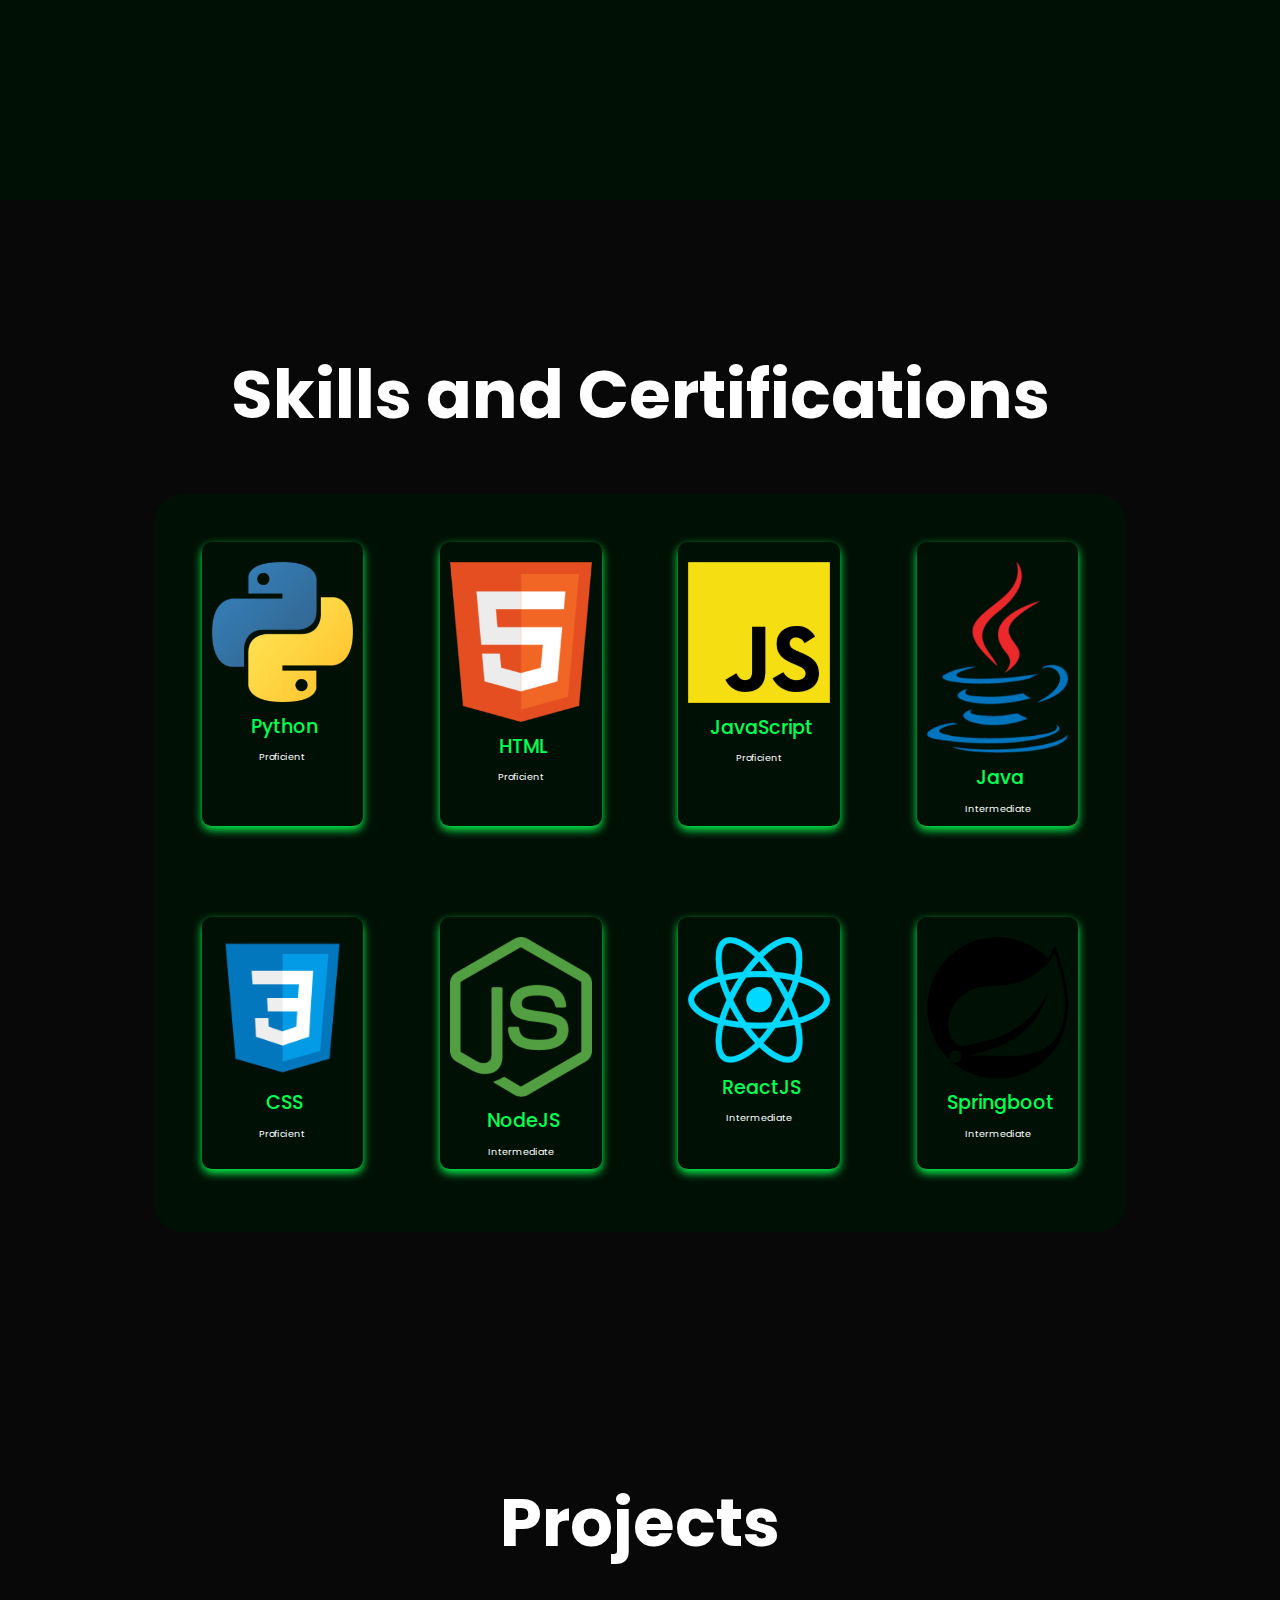
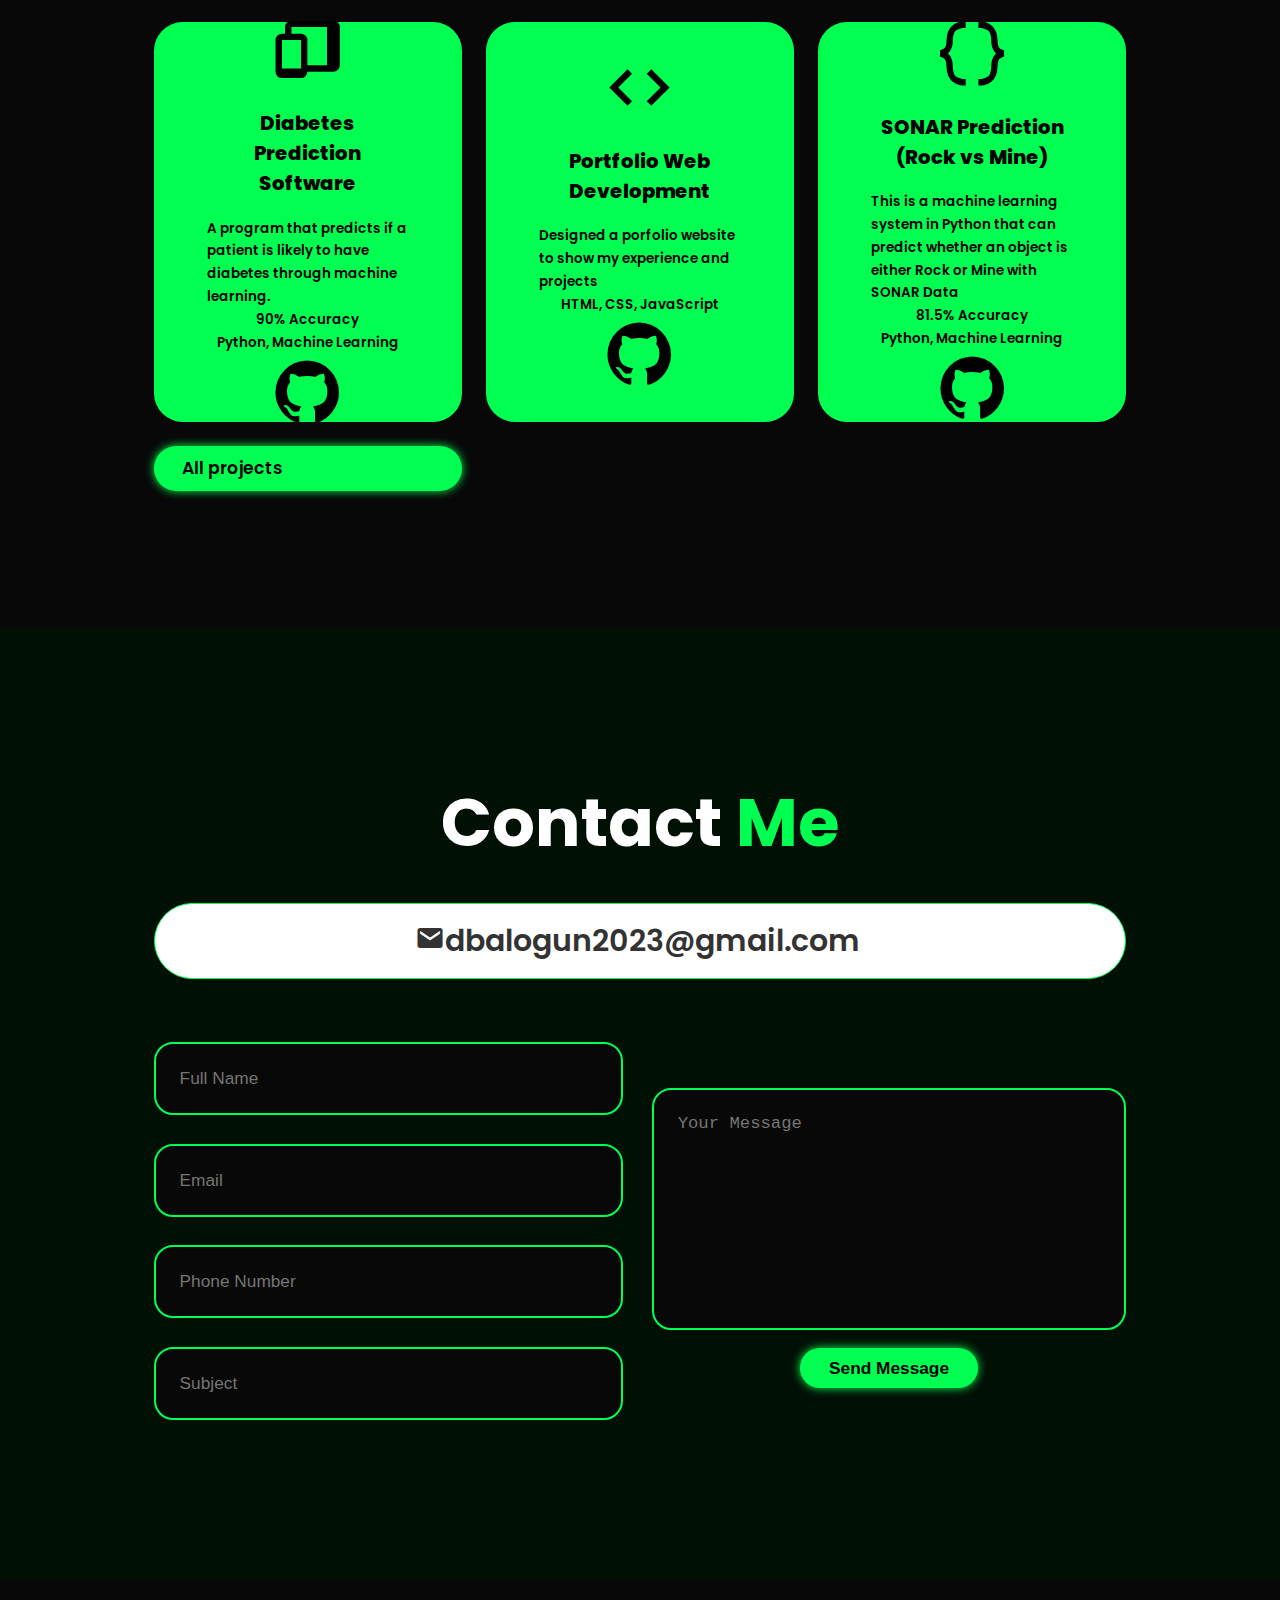
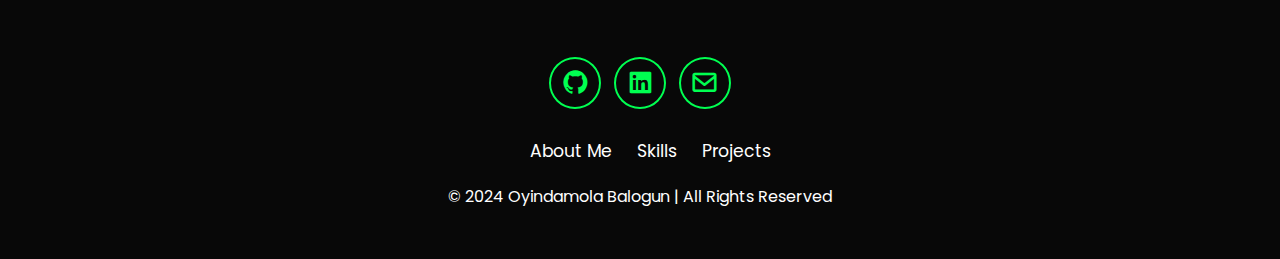
==== commit 5336a63f: "Fixed HTML bugs" ====
--- a/index.html
+++ b/index.html
@@ -47,7 +47,7 @@
             <h3>  <span> Software Engineer </span></h3>
             <p> A Presidential Scholar at Grambling State University currently majoring in Computer Science with a minor in Cybersecurity</p>
             <div class="social-icons">
-                <a href="github.com/eniolabalogs">
+                <a href="https://github.com/eniolabalogs">
                     <i class="bx bxl-github"></i>
                 </a>
                 <a href="https://www.linkedin.com/in/oyindamola-balogun/">
@@ -150,6 +150,7 @@
                     <h4> Diabetes Prediction Software</h4>
                     <p> A program that predicts if a patient is likely to have diabetes through machine learning.</p>
                     <p> 90% Accuracy</p>
+                    <p>Python, Machine Learning</p>
                     <a href="https://github.com/eniolabalogs/Diabetes-Prediction-Machine-Learning-Program">
                         <i class="bx bxl-github"></i>
                     </a>
@@ -160,7 +161,8 @@
                     <i class="bx bx-code"></i>
                     <h4>Portfolio Web Development</h4>
                     <p> Designed a porfolio website to show my experience and projects</p>
-                    <a href="https://github.com/eniolabalogs/Diabetes-Prediction-Machine-Learning-Program">
+                    <p>HTML, CSS, JavaScript</p>
+                    <a href="https://eniolabalogs.netlify.app">
                         <i class="bx bxl-github"></i>
                     </a>
                 </div>
@@ -171,6 +173,7 @@
                     <h4> SONAR Prediction (Rock vs Mine)</h4>
                     <p> This is a machine learning system in Python that can predict whether an object is either Rock or Mine with SONAR Data</p>
                     <p> 81.5% Accuracy</p>
+                    <p>Python, Machine Learning</p>
                     <a href="https://github.com/eniolabalogs/SONAR-Rock-vs-Mine-Prediction-Machine-Learning-">
                         <i class="bx bxl-github"></i>
                     </a>
@@ -206,7 +209,7 @@
     </section>
     <footer>
         <div class="social-icons">
-            <a href="github.com/eniolabalogs">
+            <a href="https://github.com/eniolabalogs">
                 <i class="bx bxl-github"></i>
             </a>
             <a href="https://www.linkedin.com/in/oyindamola-balogun/">
--- a/style.css
+++ b/style.css
@@ -506,9 +506,17 @@
     .skills .container .row{
         grid-template-columns: repeat(2,1fr);/*<- For the number of columns I want in skills*/
         flex-wrap: wrap;
-        gap: 0rem;
+        gap: 3rem;
     }
     .contact-bigger{
         font-size: 18px
     }
+    .skills .container{
+        background: var(--bg-color);
+        color: var(--text-color);
+        border-radius: 3rem;
+        padding: 5rem;
+        width: 100%;
+        margin-top: 2rem;
+        margin: auto;
 }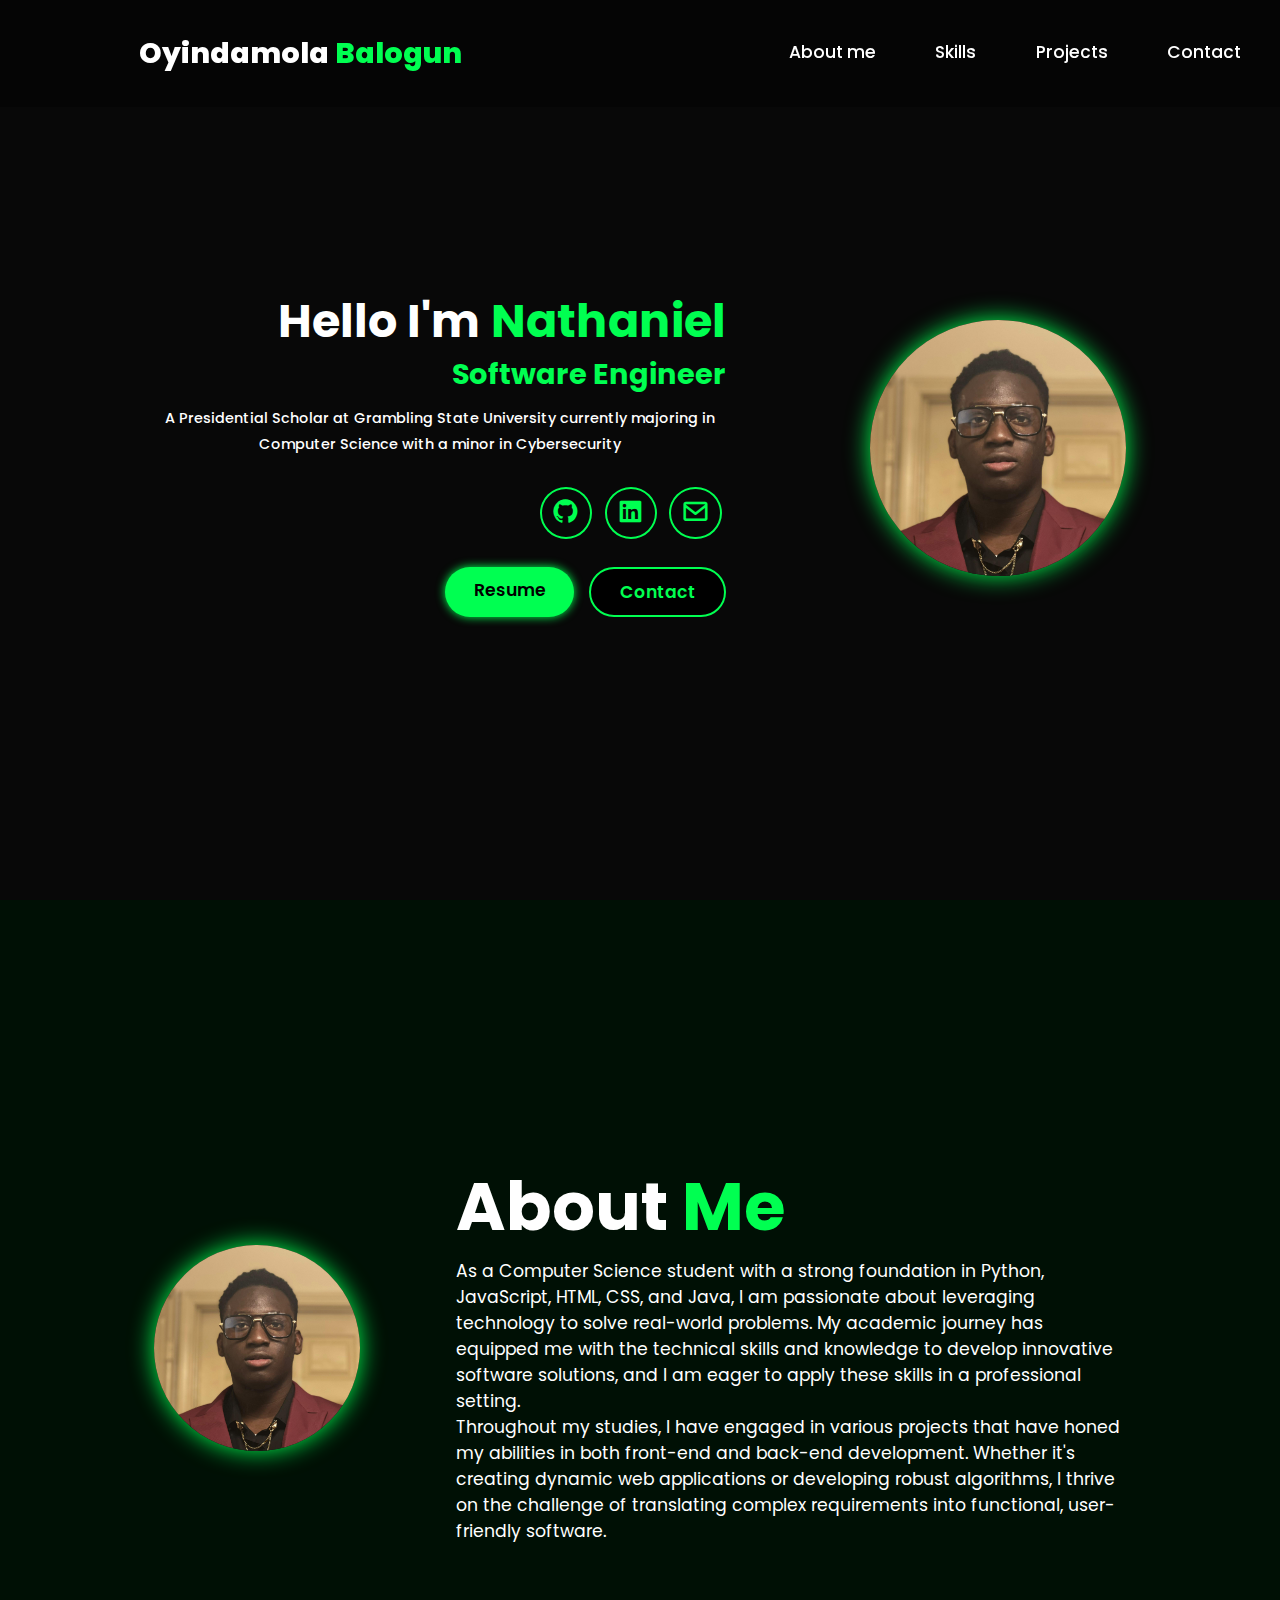
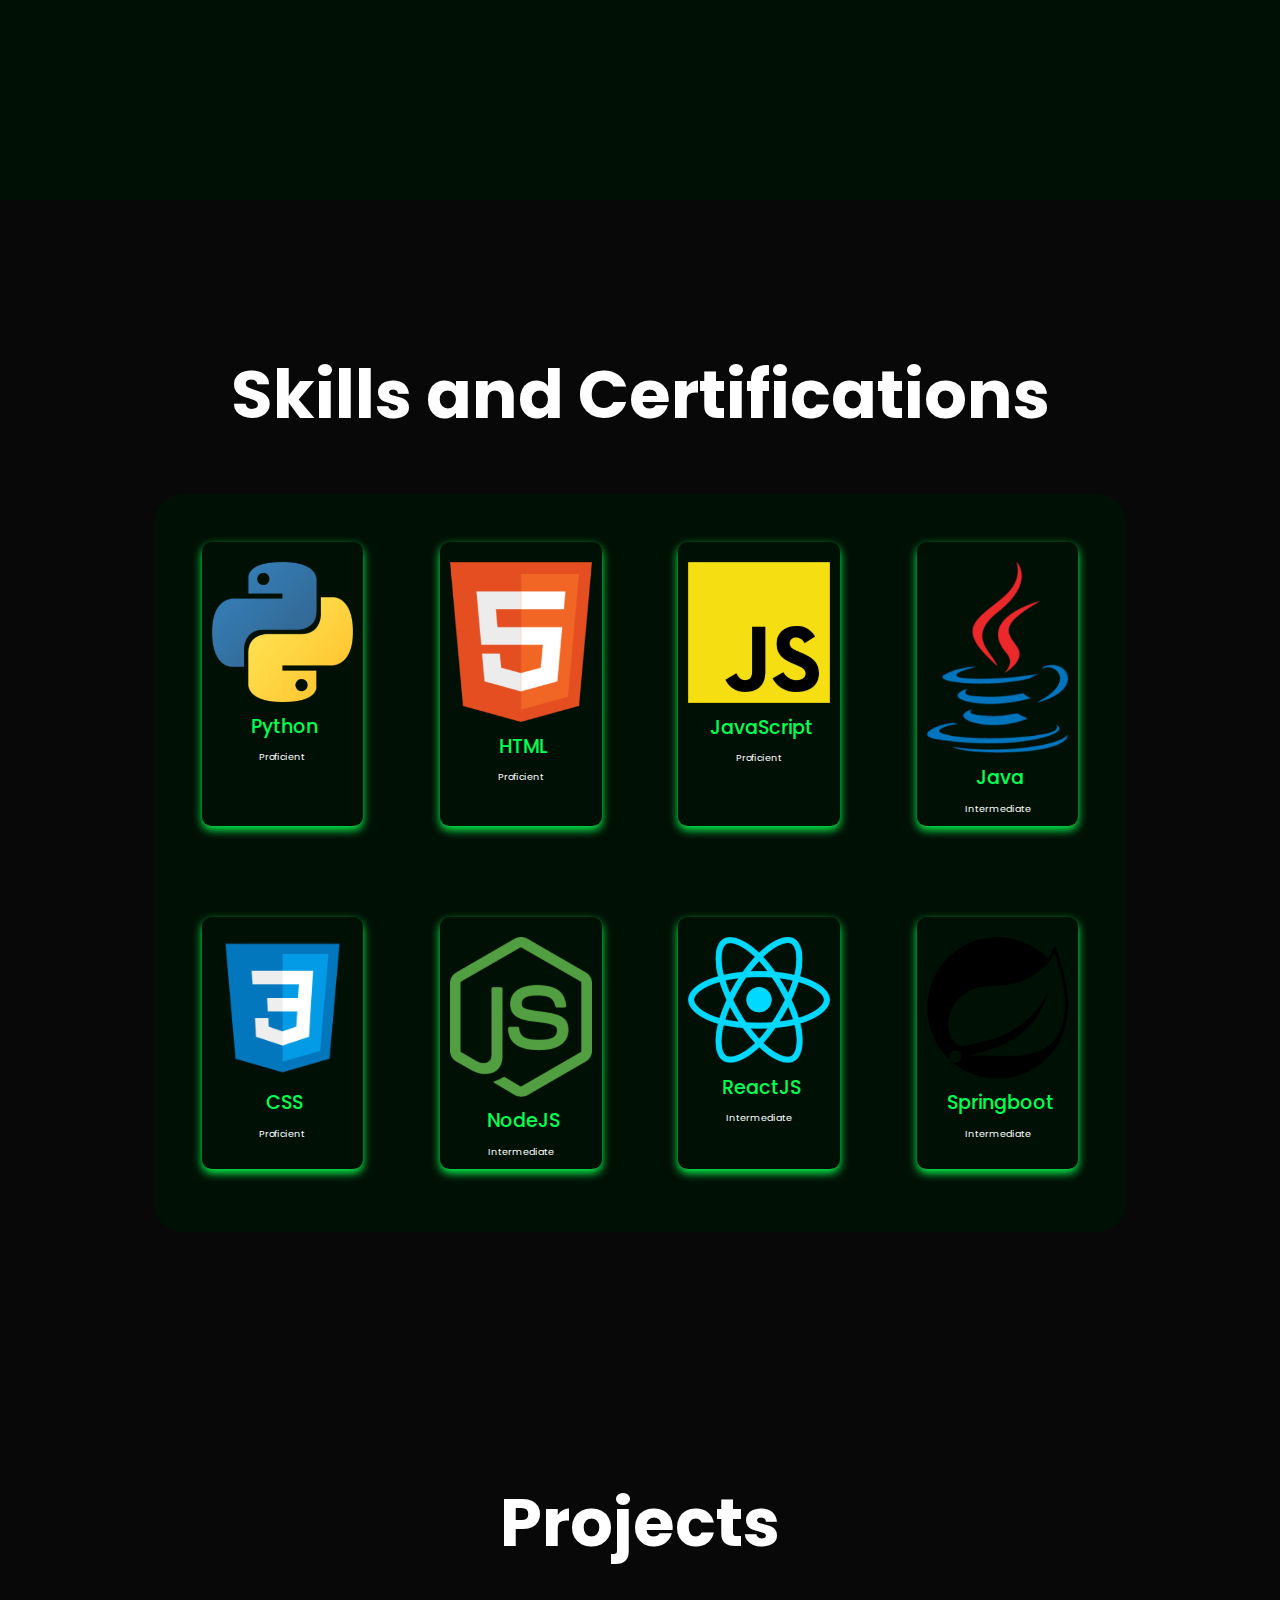
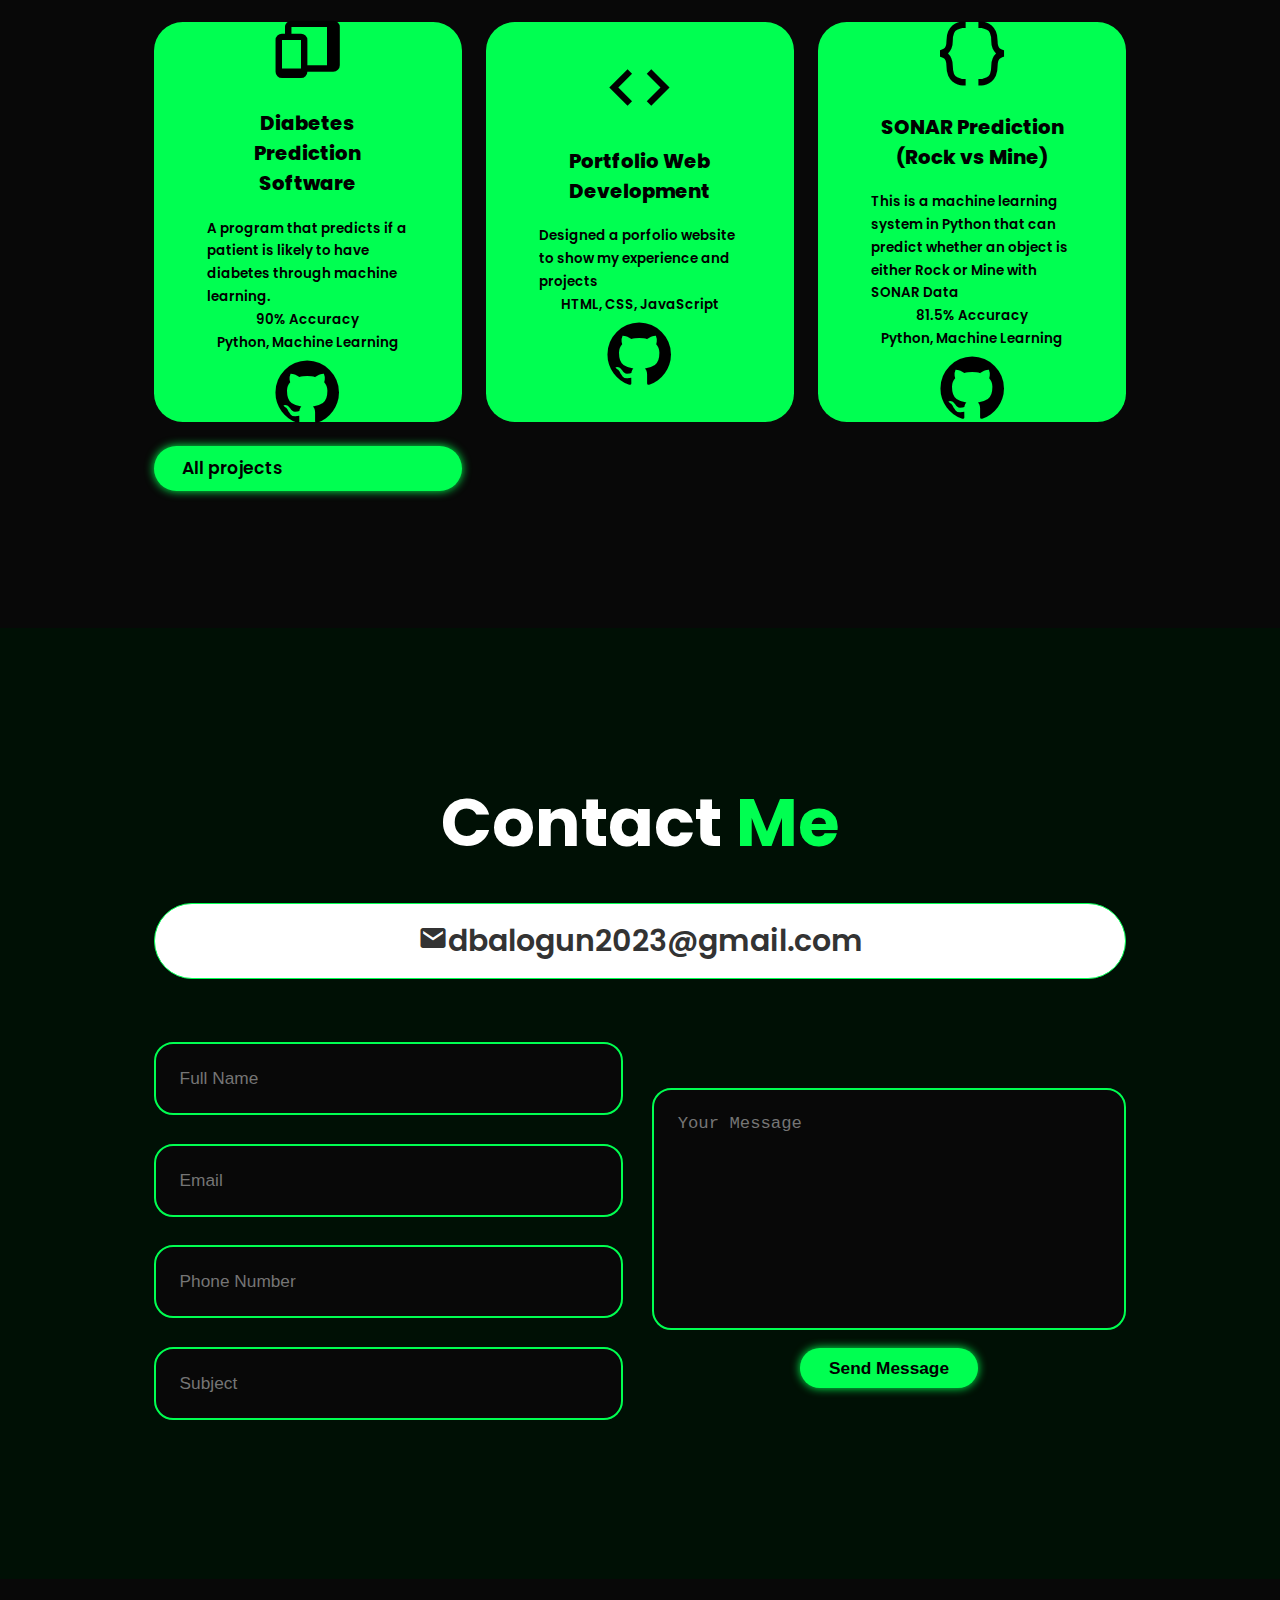
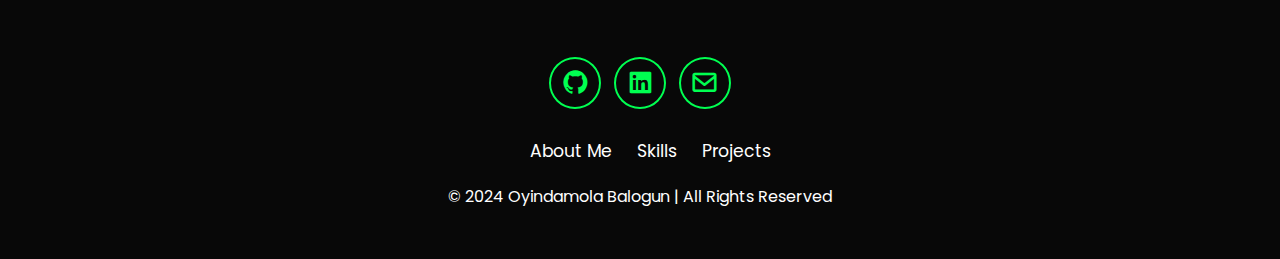
==== commit d3fe6c60: "Got the form working" ====
--- a/index.html
+++ b/index.html
@@ -186,27 +186,28 @@
         <h2 class="heading"> Contact <span>Me</span></h2>
         <div class="contact-bigger">
             <div class="contact_info_container">
-                <a href="mailto:dbalogun2023@gmail.com"><i class="bx bxs-envelope"></i>dbalogun2023@gmail.com</a></p>
-            </div>
-        </div>
-        <form action="">
+                <a href="mailto:dbalogun2023@gmail.com"><i class="bx bxs-envelope"></i>dbalogun2023@gmail.com</a>
+            </div>
+        </div>
+        <form action="https://api.web3forms.com/submit" method="POST">
+            <input type="hidden" name="access_key" value="d22e25eb-2690-4346-a35e-b0d0b8cddb45">
             <div class="input-group">
                 <div class="input-box">
-                    <input type="text" placeholder="Full Name">
-                    <input type="email" placeholder="Email">
+                    <input type="text" name="name" placeholder="Full Name" required>
+                    <input type="email" name="email" placeholder="Email" required>
                 </div>
                 <div class="input-box">
-                    <input type="number" placeholder="Phone Number">
-                    <input type="text" placeholder="Subject">
+                    <input type="tel" name="phone" placeholder="Phone Number">
+                    <input type="text" name="subject" placeholder="Subject" required>
                 </div>
             </div>
             <div class="input-group-2">
-                <textarea name="" id="" cols="30"  rows="10" placeholder="Your Message"></textarea>
+                <textarea name="message" cols="30" rows="10" placeholder="Your Message" required></textarea>
                 <input type="submit" value="Send Message" class="btn">
             </div>
         </form>
-
-    </section>
+    </section>
+    
     <footer>
         <div class="social-icons">
             <a href="https://github.com/eniolabalogs">
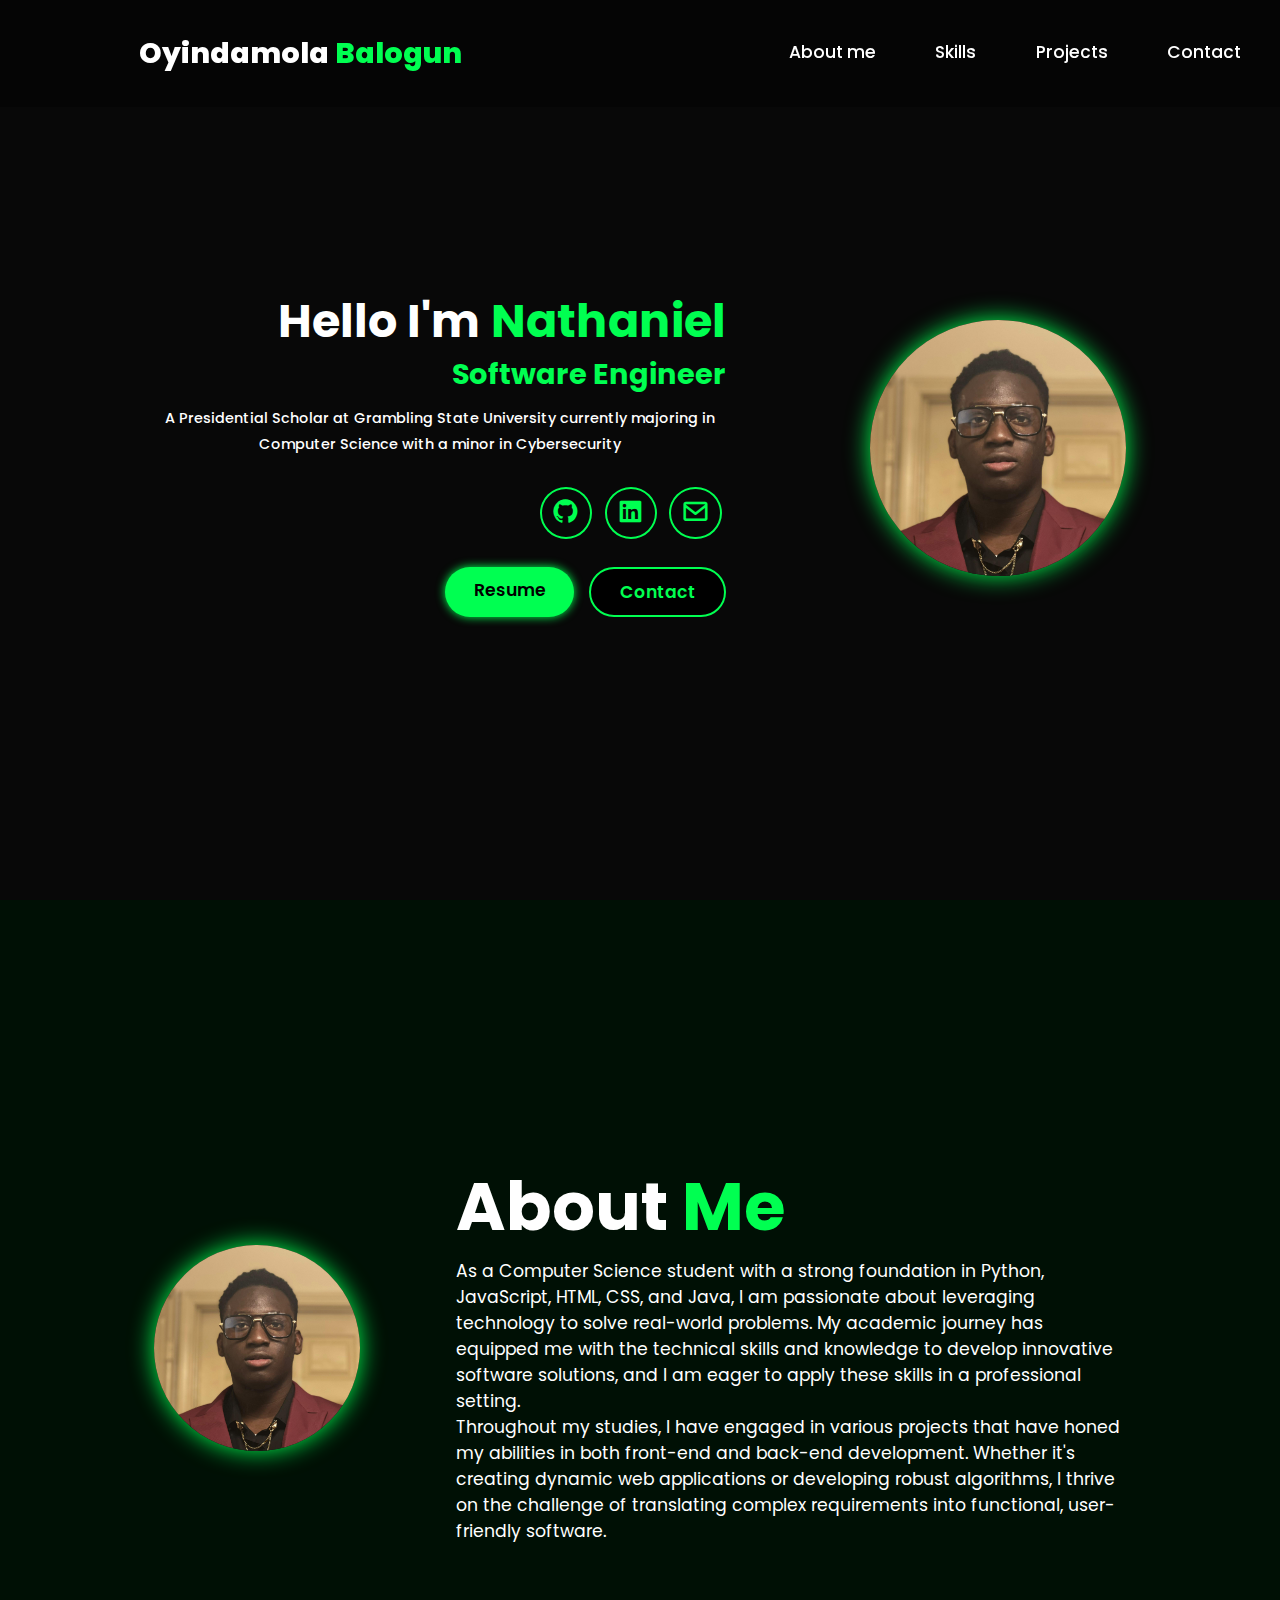
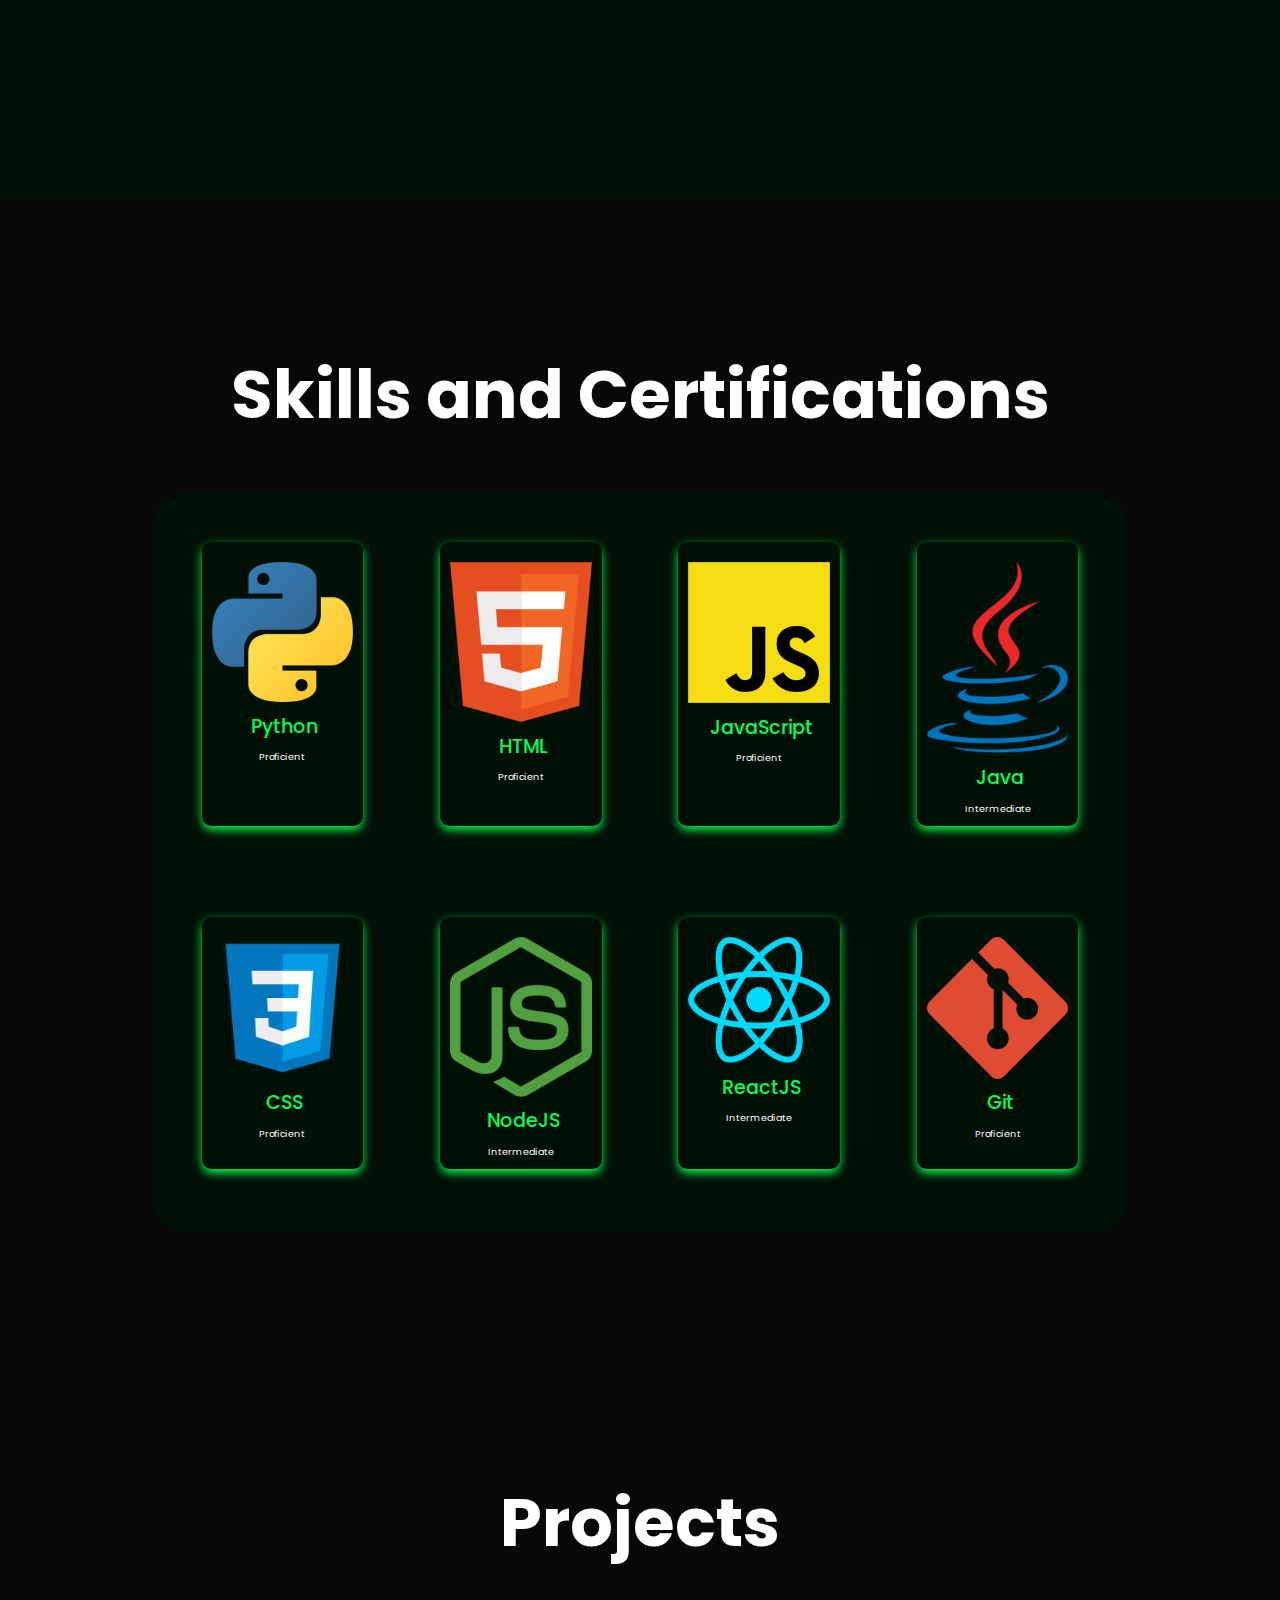
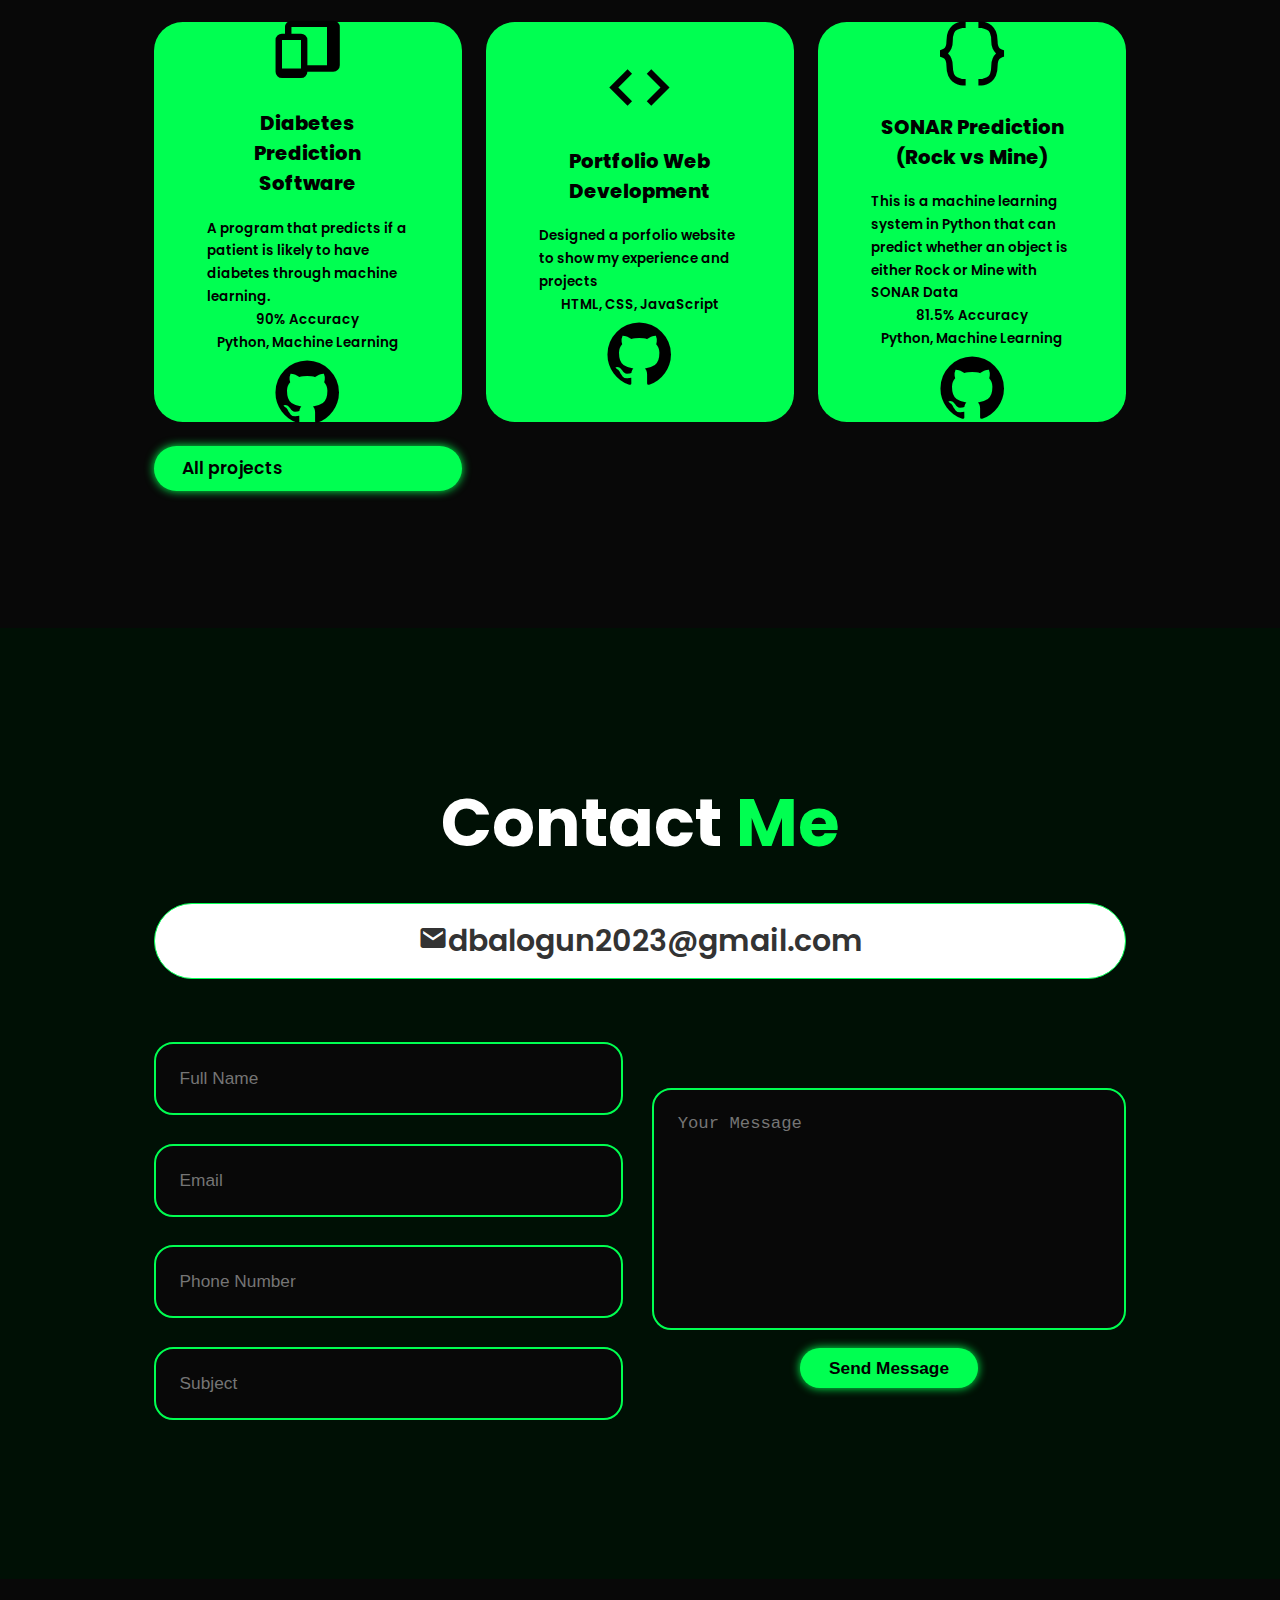
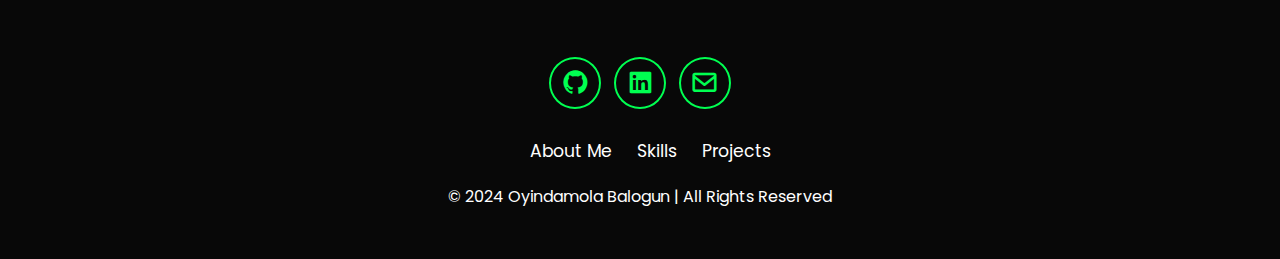
==== commit a5225e05: "Changed springboot to git" ====
--- a/index.html
+++ b/index.html
@@ -132,9 +132,9 @@
                 </div>
                 <div class="bar">
                     <div class="info">
-                        <img src="/images/springboot.png">
-                        <span>Springboot</span>
-                        <p> Intermediate</p>
+                        <img src="/images/git.png">
+                        <span>Git</span>
+                        <p> Proficient</p>
                     </div>
                 </div>
              </div>
@@ -162,7 +162,7 @@
                     <h4>Portfolio Web Development</h4>
                     <p> Designed a porfolio website to show my experience and projects</p>
                     <p>HTML, CSS, JavaScript</p>
-                    <a href="https://eniolabalogs.netlify.app">
+                    <a href="https://github.com/eniolabalogs/My-Portfolio">
                         <i class="bx bxl-github"></i>
                     </a>
                 </div>
